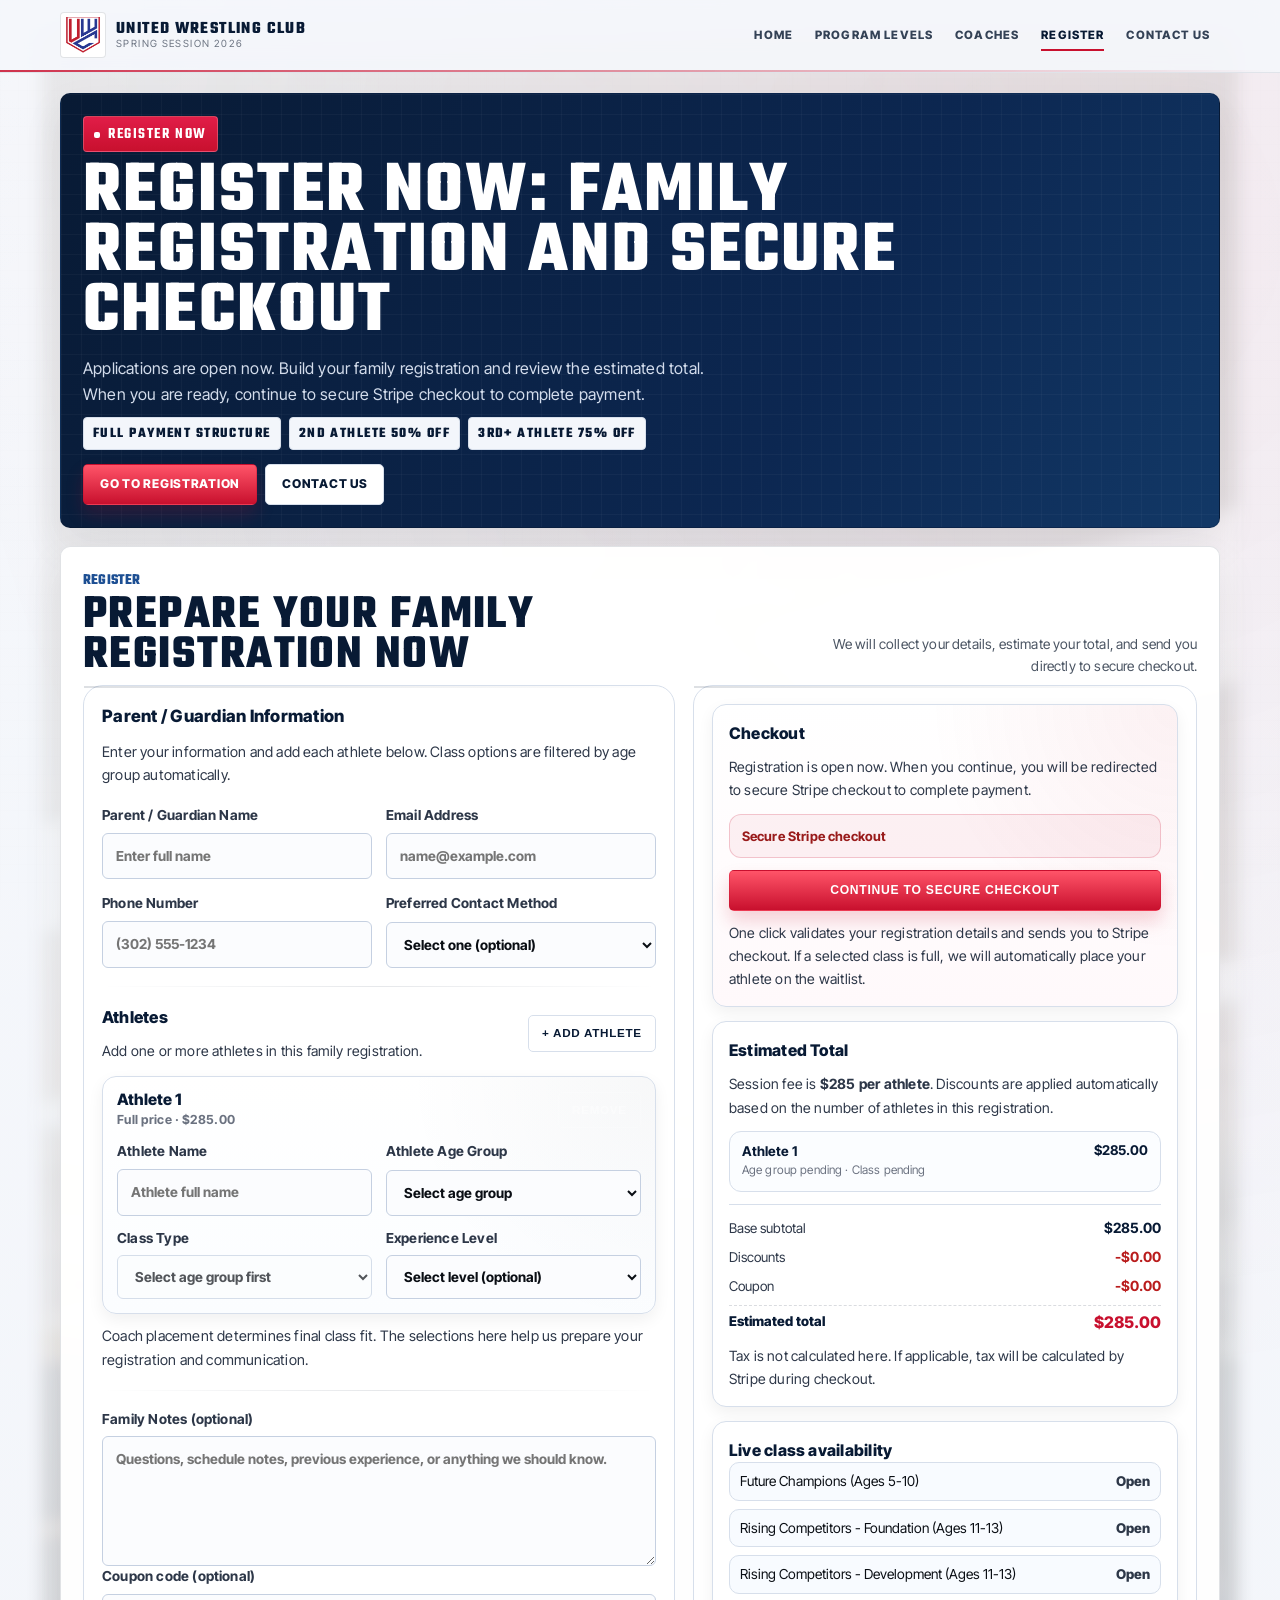
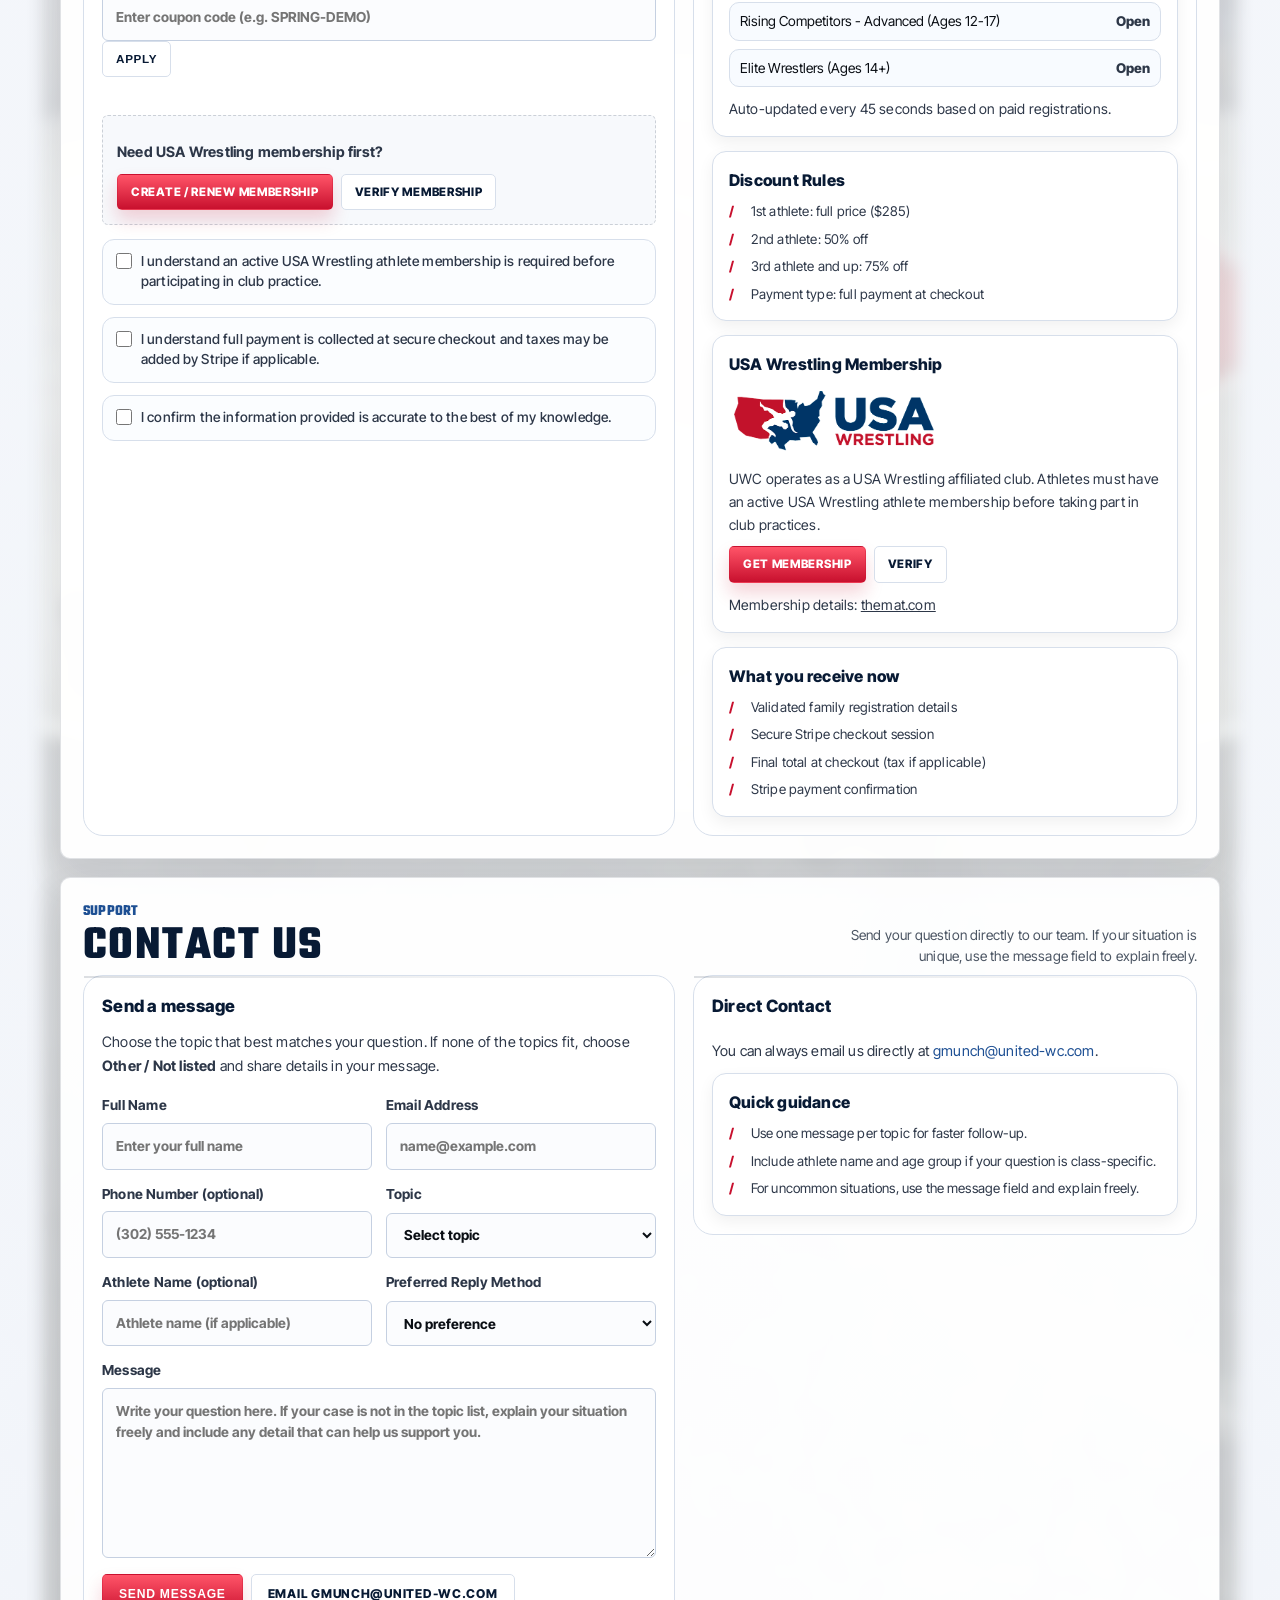
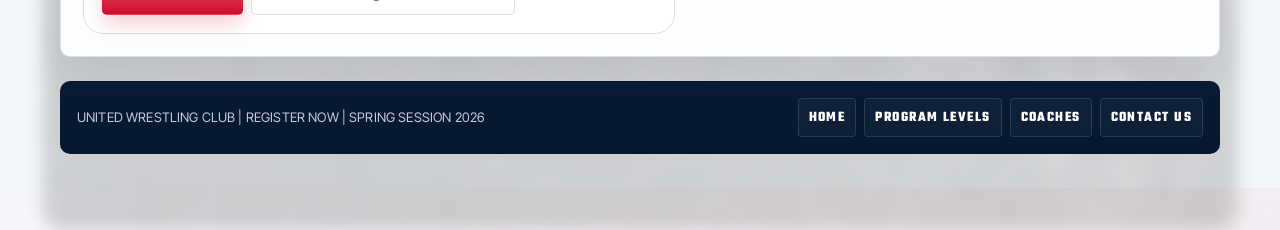
==== contact.html @ edf340b3 "Update advanced rising competitors age range to 12-17" ====
<!DOCTYPE html>
<html lang="en">
<head>
  <meta charset="UTF-8" />
  <meta name="viewport" content="width=device-width, initial-scale=1.0" />
  <title>Register | United Wrestling Club</title>
  <meta
    name="description"
    content="Register now for United Wrestling Club Spring Session 2026. Build your family registration, estimate totals for multiple athletes, and continue to secure Stripe checkout."
  />
  <link rel="preconnect" href="https://fonts.googleapis.com" />
  <link rel="preconnect" href="https://fonts.gstatic.com" crossorigin />
  <link
    href="https://fonts.googleapis.com/css2?family=Inter+Tight:wght@400;500;600;700;800&amp;family=Teko:wght@500;600;700&amp;display=swap"
    rel="stylesheet"
  />
  <link rel="icon" type="image/png" sizes="32x32" href="/assets/favicon-32.png?v=2" />
  <link rel="icon" type="image/png" sizes="16x16" href="/assets/favicon-16.png?v=2" />
  <link rel="shortcut icon" href="/favicon.png?v=2" />
  <link rel="apple-touch-icon" sizes="180x180" href="/apple-touch-icon.png?v=2" />
  <link rel="stylesheet" href="styles.css?v=usa-red-30" />
</head>
<body class="register-page">
  <header class="site-header">
    <div class="container nav-shell">
      <a class="brand" href="index.html" aria-label="United Wrestling Club home">
        <span class="brand-mark">
          <img src="assets/uwc-mark.png" alt="" aria-hidden="true" />
        </span>
        <span class="brand-copy">
          <strong>United Wrestling Club</strong>
          <span>Spring Session 2026</span>
        </span>
      </a>

      <nav class="site-nav" aria-label="Primary navigation">
        <a class="nav-link" href="index.html">HOME</a>
        <a class="nav-link" href="program.html">PROGRAM LEVELS</a>
        <a class="nav-link" href="team.html">COACHES</a>
        <a class="nav-link is-active" href="contact.html" aria-current="page">REGISTER</a>
        <a class="nav-link" href="contact.html#contact-us">CONTACT US</a>
      </nav>
    </div>
  </header>

  <main class="container page-shell">
    <section class="page-hero" aria-labelledby="registration-title">
      <span class="pill">Register Now</span>
      <h1 id="registration-title">Register now: family registration and secure checkout</h1>
      <p>
        Applications are open now. Build your family registration and review the estimated total.
        When you are ready, continue to secure Stripe checkout to complete payment.
      </p>
      <div class="badge-line">
        <span class="badge-soft">Full payment structure</span>
        <span class="badge-soft">2nd athlete 50% off</span>
        <span class="badge-soft">3rd+ athlete 75% off</span>
      </div>
      <div class="hero-actions register-hero-actions">
        <a class="btn btn-md btn-primary" href="#register">Go to Registration</a>
        <a class="btn btn-md btn-secondary" href="#contact-us">Contact Us</a>
      </div>
    </section>

    <section class="section" id="register" aria-labelledby="register-title">
      <div class="section-head">
        <div>
          <p class="section-kicker">Register</p>
          <h2 class="section-title" id="register-title">Prepare your family registration now</h2>
        </div>
        <p class="section-note">
          We will collect your details, estimate your total, and send you directly to secure checkout.
        </p>
      </div>

      <form id="family-registration-form" class="form-shell" action="create_checkout_session.php" method="post">
        <section class="form-card" aria-labelledby="family-form-title">
          <h3 id="family-form-title">Parent / Guardian Information</h3>
          <p>
            Enter your information and add each athlete below. Class options are filtered by age group automatically.
          </p>

          <div class="form-grid">
            <input type="text" name="website" tabindex="-1" autocomplete="off" class="honeypot-field" aria-hidden="true" />
            <input type="hidden" name="submission_source" value="stripe-checkout-registration" />
            <input type="hidden" name="athlete_count" id="athlete-count-input" value="1" />
            <input type="hidden" name="estimated_subtotal" id="estimated-subtotal-input" value="0" />
            <input type="hidden" name="estimated_discount_total" id="estimated-discount-input" value="0" />
            <input type="hidden" name="estimated_total" id="estimated-total-input" value="0" />
            <input type="hidden" name="pricing_snapshot_json" id="pricing-snapshot-input" value="" />

            <div class="field-row">
              <label>
                Parent / Guardian Name
                <input type="text" name="guardian_name" placeholder="Enter full name" required />
              </label>
              <label>
                Email Address
                <input type="email" name="email" placeholder="name@example.com" required />
              </label>
            </div>

            <div class="field-row">
              <label>
                Phone Number
                <input type="tel" name="phone" placeholder="(302) 555-1234" />
              </label>
              <label>
                Preferred Contact Method
                <select name="preferred_contact_method">
                  <option value="">Select one (optional)</option>
                  <option value="email">Email</option>
                  <option value="phone">Phone Call</option>
                  <option value="text">Text Message</option>
                </select>
              </label>
            </div>
          </div>

          <div class="divider"></div>

          <div class="section-mini-head">
            <div>
              <h3>Athletes</h3>
              <p>Add one or more athletes in this family registration.</p>
            </div>
            <button type="button" class="btn btn-sm btn-secondary btn-inline" id="add-athlete-btn">+ Add athlete</button>
          </div>

          <div id="athlete-list" class="athlete-list" aria-live="polite"></div>

          <p class="micro">
            Coach placement determines final class fit. The selections here help us prepare your registration and communication.
          </p>

          <div class="divider"></div>

          <label>
            Family Notes (optional)
            <textarea name="notes" placeholder="Questions, schedule notes, previous experience, or anything we should know."></textarea>
          </label>

          <label class="coupon-entry">
            Coupon code (optional)
            <div class="coupon-row">
              <input type="text" id="coupon-code-input" placeholder="Enter coupon code (e.g. SPRING-DEMO)" autocomplete="off" />
              <input type="hidden" id="coupon-code-hidden" name="coupon_code" value="" />
              <button type="button" id="apply-coupon-btn" class="btn btn-sm btn-secondary">Apply</button>
            </div>
            <div id="coupon-feedback" class="micro"></div>
          </label>

          <div class="callout" style="margin-top:10px;">
            <p><strong>Need USA Wrestling membership first?</strong></p>
            <div class="hero-actions" style="margin-top:10px;">
              <a class="btn btn-sm btn-primary" href="https://www.usawmembership.com/login" target="_blank" rel="noopener noreferrer">Create / Renew Membership</a>
              <a class="btn btn-sm btn-secondary" href="https://www.usawmembership.com/verify_membership" target="_blank" rel="noopener noreferrer">Verify Membership</a>
            </div>
          </div>

          <div class="checkbox-stack" role="group" aria-label="Required confirmations">
            <label class="checkbox-row">
              <input type="checkbox" name="confirm_usaw_membership" value="yes" required />
              <span>I understand an active USA Wrestling athlete membership is required before participating in club practice.</span>
            </label>
            <label class="checkbox-row">
              <input type="checkbox" name="confirm_enrollment_closed" value="yes" required />
              <span>I understand full payment is collected at secure checkout and taxes may be added by Stripe if applicable.</span>
            </label>
            <label class="checkbox-row">
              <input type="checkbox" name="confirm_info_accurate" value="yes" required />
              <span>I confirm the information provided is accurate to the best of my knowledge.</span>
            </label>
          </div>
        </section>

        <aside class="info-card prereg-sidebar" aria-label="Payment preview and next step">
          <div class="payment-preview-card">
            <h3>Checkout</h3>
            <p>
              Registration is open now. When you continue, you will be redirected to secure Stripe checkout to complete payment.
            </p>
              <div class="payment-lock-banner">
                Secure Stripe checkout
              </div>
            <button type="submit" class="btn btn-md btn-primary" id="join-priority-btn">
              Continue to Secure Checkout
            </button>
            <p class="micro">
              One click validates your registration details and sends you to Stripe checkout.
              If a selected class is full, we will automatically place your athlete on the waitlist.
            </p>
          </div>

          <div class="estimate-card" aria-live="polite">
            <h3>Estimated Total</h3>
            <p>
              Session fee is <strong>$285 per athlete</strong>. Discounts are applied automatically based on the number of athletes in this registration.
            </p>

            <div class="estimate-breakdown" id="estimate-breakdown"></div>

            <div class="estimate-totals">
              <div class="estimate-line">
                <span>Base subtotal</span>
                <strong id="estimate-subtotal">$0.00</strong>
              </div>
              <div class="estimate-line estimate-line-discount">
                <span>Discounts</span>
                <strong id="estimate-discount">-$0.00</strong>
              </div>
              <div class="estimate-line estimate-line-coupon" id="estimate-coupon-line" hidden>
                <span>Coupon</span>
                <strong id="estimate-coupon">-$0.00</strong>
              </div>
              <div class="estimate-line estimate-line-total">
                <span>Estimated total</span>
                <strong id="estimate-total">$0.00</strong>
              </div>
            </div>

            <p class="micro">
              Tax is not calculated here. If applicable, tax will be calculated by Stripe during checkout.
            </p>
          </div>

          <div class="info-card-subsection spots-live-card">
            <h3>Live class availability</h3>
            <ul class="spots-live-list">
              <li><span>Future Champions (Ages 5-10)</span><strong data-live-spots="future-champions">Open</strong></li>
              <li><span>Rising Competitors - Foundation (Ages 11-13)</span><strong data-live-spots="foundation">Open</strong></li>
              <li><span>Rising Competitors - Development (Ages 11-13)</span><strong data-live-spots="development">Open</strong></li>
              <li><span>Rising Competitors - Advanced (Ages 12-17)</span><strong data-live-spots="advanced-11-13">Open</strong></li>
              <li><span>Elite Wrestlers (Ages 14+)</span><strong data-live-spots="elite-competition-team">Open</strong></li>
            </ul>
            <p class="micro">Auto-updated every 45 seconds based on paid registrations.</p>
          </div>

          <div class="info-card-subsection">
            <h3>Discount Rules</h3>
            <ul class="check-list compact-check-list">
              <li>1st athlete: full price ($285)</li>
              <li>2nd athlete: 50% off</li>
              <li>3rd athlete and up: 75% off</li>
              <li>Payment type: full payment at checkout</li>
            </ul>
          </div>

          <div class="info-card-subsection usa-sidebar-section">
            <h3>USA Wrestling Membership</h3>
            <img class="usa-sidebar-logo" src="assets/usa-wrestling-logo.png" alt="USA Wrestling logo" />
            <p>
              UWC operates as a USA Wrestling affiliated club. Athletes must have an active USA Wrestling
              athlete membership before taking part in club practices.
            </p>
            <div class="hero-actions" style="margin-top:10px;">
              <a class="btn btn-sm btn-primary" href="https://www.usawmembership.com/login" target="_blank" rel="noopener noreferrer">Get Membership</a>
              <a class="btn btn-sm btn-secondary" href="https://www.usawmembership.com/verify_membership" target="_blank" rel="noopener noreferrer">Verify</a>
            </div>
            <p class="micro" style="margin-top:10px;">
              Membership details: <a href="https://www.themat.com/membership/membership-levels" target="_blank" rel="noopener noreferrer">themat.com</a>
            </p>
          </div>

          <div class="info-card-subsection">
            <h3>What you receive now</h3>
            <ul class="check-list compact-check-list">
              <li>Validated family registration details</li>
              <li>Secure Stripe checkout session</li>
              <li>Final total at checkout (tax if applicable)</li>
              <li>Stripe payment confirmation</li>
            </ul>
          </div>
        </aside>
      </form>
    </section>

    <section class="section" id="contact-us" aria-labelledby="contact-us-title">
      <div class="section-head">
        <div>
          <p class="section-kicker">Support</p>
          <h2 class="section-title" id="contact-us-title">Contact Us</h2>
        </div>
        <p class="section-note">
          Send your question directly to our team. If your situation is unique, use the message field to explain freely.
        </p>
      </div>

      <form id="contact-support-form" class="form-shell contact-support-shell" action="submit_contact_message.php" method="post">
        <section class="form-card contact-support-card" aria-labelledby="contact-support-form-title">
          <h3 id="contact-support-form-title">Send a message</h3>
          <p>
            Choose the topic that best matches your question. If none of the topics fit, choose
            <strong>Other / Not listed</strong> and share details in your message.
          </p>

          <div class="form-grid">
            <input type="text" name="website" tabindex="-1" autocomplete="off" class="honeypot-field" aria-hidden="true" />
            <input type="hidden" name="submission_source" value="contact-support-form" />

            <div class="field-row">
              <label>
                Full Name
                <input type="text" name="contact_name" placeholder="Enter your full name" required />
              </label>
              <label>
                Email Address
                <input type="email" name="contact_email" placeholder="name@example.com" required />
              </label>
            </div>

            <div class="field-row">
              <label>
                Phone Number (optional)
                <input type="tel" name="contact_phone" placeholder="(302) 555-1234" />
              </label>
              <label>
                Topic
                <select name="contact_topic" required>
                  <option value="">Select topic</option>
                  <option value="registration">Registration and enrollment</option>
                  <option value="program-levels">Program levels and placement</option>
                  <option value="schedule-location">Schedule, location, parking, and entry</option>
                  <option value="payment-billing">Payment and billing</option>
                  <option value="usaw-membership">USA Wrestling membership</option>
                  <option value="private-lessons">Private lessons</option>
                  <option value="general">General question</option>
                  <option value="other">Other / Not listed</option>
                </select>
              </label>
            </div>

            <div class="field-row">
              <label>
                Athlete Name (optional)
                <input type="text" name="athlete_name" placeholder="Athlete name (if applicable)" />
              </label>
              <label>
                Preferred Reply Method
                <select name="preferred_reply_method">
                  <option value="">No preference</option>
                  <option value="email">Email</option>
                  <option value="phone">Phone call</option>
                  <option value="text">Text message</option>
                </select>
              </label>
            </div>

            <label>
              Message
              <textarea
                name="contact_message"
                minlength="10"
                placeholder="Write your question here. If your case is not in the topic list, explain your situation freely and include any detail that can help us support you."
                required
              ></textarea>
            </label>
          </div>

          <div class="hero-actions">
            <button type="submit" class="btn btn-md btn-primary" id="contact-submit-btn">Send Message</button>
            <a class="btn btn-md btn-secondary" href="mailto:gmunch@united-wc.com">Email gmunch@united-wc.com</a>
          </div>
        </section>

        <aside class="info-card contact-support-info" aria-label="Contact details">
          <h3>Direct Contact</h3>
          <p>
            You can always email us directly at <a href="mailto:gmunch@united-wc.com">gmunch@united-wc.com</a>.
          </p>
          <div class="info-card-subsection">
            <h3>Quick guidance</h3>
            <ul class="check-list compact-check-list">
              <li>Use one message per topic for faster follow-up.</li>
              <li>Include athlete name and age group if your question is class-specific.</li>
              <li>For uncommon situations, use the message field and explain freely.</li>
            </ul>
          </div>
        </aside>
      </form>
    </section>

    <footer class="site-footer">
      <div class="footer-grid">
        <div class="footer-copy">
          United Wrestling Club | Register Now | Spring Session 2026
        </div>
        <div class="footer-links" aria-label="Footer links">
          <a href="index.html">HOME</a>
          <a href="program.html">PROGRAM LEVELS</a>
          <a href="team.html">COACHES</a>
          <a href="contact.html#contact-us">CONTACT US</a>
        </div>
      </div>
    </footer>
  </main>

    <script>
    (function () {
      var BASE_PRICE = 285;
      var AGE_LABELS = {
        "5-10": "Ages 5-10",
        "11-13": "Ages 11-13",
        "14-plus": "Ages 14+"
      };
      var CLASS_OPTIONS_BY_AGE = {
        "5-10": [
          { value: "future-champions", label: "Future Champions (Ages 5-10)" }
        ],
        "11-13": [
          { value: "foundation", label: "Rising Competitors - Foundation (Ages 11-13)" },
          { value: "development", label: "Rising Competitors - Development (Ages 11-13)" },
          { value: "advanced-11-13", label: "Rising Competitors - Advanced (Ages 12-17)" }
        ],
        "14-plus": [
          { value: "elite-competition-team", label: "Elite Wrestlers (Ages 14+)" }
        ]
      };
      var EXPERIENCE_OPTIONS = [
        { value: "", label: "Select level (optional)" },
        { value: "new", label: "New to wrestling" },
        { value: "developing", label: "Some experience" },
        { value: "experienced", label: "Experienced" },
        { value: "competition", label: "Competition-focused" }
      ];
      var LIVE_SPOTS_POLL_MS = 45000;
      var liveSpotsByClass = {};

      var form = document.getElementById("family-registration-form");
      var formCard = document.querySelector(".form-card");
      var athleteList = document.getElementById("athlete-list");
      var addAthleteBtn = document.getElementById("add-athlete-btn");
      var joinPriorityBtn = document.getElementById("join-priority-btn");
      var couponInput = document.getElementById("coupon-code-input");
      var couponHiddenInput = document.getElementById("coupon-code-hidden");
      var applyCouponBtn = document.getElementById("apply-coupon-btn");
      var couponFeedback = document.getElementById("coupon-feedback");
      var estimateCouponLine = document.getElementById("estimate-coupon-line");
      var estimateCouponEl = document.getElementById("estimate-coupon");
      var couponState = {
        applied: false,
        appliedCode: "",
        discountAmount: 0,
        applying: false
      };
      var couponApplyDefaultLabel = applyCouponBtn ? applyCouponBtn.textContent : "Apply";
      if (!form || !athleteList) return;

      insertStatusBanner();

      addAthleteCard();
      syncAthleteCards();
      syncEstimate();
      fetchClassAvailability();
      setInterval(fetchClassAvailability, LIVE_SPOTS_POLL_MS);

      addAthleteBtn.addEventListener("click", function () {
        addAthleteCard();
        syncAthleteCards();
        syncEstimate();
      });

      if (applyCouponBtn) {
        applyCouponBtn.addEventListener('click', function () {
          handleApplyCoupon();
        });
      }

      if (couponInput) {
        couponInput.addEventListener('keydown', function (event) {
          if (event.key === "Enter") {
            event.preventDefault();
            handleApplyCoupon();
          }
        });

        couponInput.addEventListener('input', function () {
          var currentCode = (couponInput.value || "").trim();
          if (currentCode === "") {
            clearAppliedCoupon();
            setCouponFeedback("");
            syncEstimate();
            return;
          }

          if (couponState.applied && !sameCouponCode(currentCode, couponState.appliedCode)) {
            clearAppliedCoupon();
            setCouponFeedback("Coupon changed. Press Apply to validate.", "pending");
            syncEstimate();
          }
        });
      }

      athleteList.addEventListener("click", function (event) {
        var button = event.target.closest("[data-remove-athlete]");
        if (!button) return;

        var cards = athleteList.querySelectorAll(".athlete-card");
        if (cards.length <= 1) return;

        var card = button.closest(".athlete-card");
        if (card) {
          card.remove();
          syncAthleteCards();
          syncEstimate();
        }
      });

      athleteList.addEventListener("change", function (event) {
        var target = event.target;
        if (target && target.matches("[data-athlete-age-group]")) {
          var card = target.closest(".athlete-card");
          updateClassOptions(card, true);
        }
        syncEstimate();
      });

      athleteList.addEventListener("input", function () {
        syncEstimate();
      });

      form.addEventListener("submit", function (event) {
        syncEstimate();
        if (couponState.applying) {
          event.preventDefault();
          setCouponFeedback("Please wait while we validate your coupon.", "pending");
          return;
        }

        if (couponInput && (couponInput.value || "").trim() !== "" && !couponState.applied) {
          event.preventDefault();
          setCouponFeedback("Press Apply to validate your coupon before checkout.", "error");
          couponInput.focus();
          return;
        }

        if (joinPriorityBtn) {
          joinPriorityBtn.disabled = true;
          joinPriorityBtn.textContent = "Redirecting to Secure Checkout...";
        }
      });

      function sameCouponCode(left, right) {
        return String(left || "").trim().toLowerCase() === String(right || "").trim().toLowerCase();
      }

      function setCouponApplying(isApplying) {
        couponState.applying = !!isApplying;
        if (!applyCouponBtn) return;
        applyCouponBtn.disabled = couponState.applying;
        applyCouponBtn.textContent = couponState.applying ? "Applying..." : couponApplyDefaultLabel;
      }

      function setCouponFeedback(message, tone) {
        if (!couponFeedback) return;
        couponFeedback.textContent = message || "";
        couponFeedback.classList.remove("is-success", "is-error", "is-pending");
        if (!message) return;
        if (tone === "success") {
          couponFeedback.classList.add("is-success");
        } else if (tone === "error") {
          couponFeedback.classList.add("is-error");
        } else if (tone === "pending") {
          couponFeedback.classList.add("is-pending");
        }
      }

      function clearAppliedCoupon() {
        couponState.applied = false;
        couponState.appliedCode = "";
        couponState.discountAmount = 0;
        if (couponHiddenInput) {
          couponHiddenInput.value = "";
        }
      }

      function handleApplyCoupon() {
        if (!couponInput) return;

        var couponCode = (couponInput.value || "").trim();
        if (couponCode === "") {
          clearAppliedCoupon();
          setCouponFeedback("Enter a coupon code before pressing Apply.", "error");
          syncEstimate();
          return;
        }

        var cards = Array.prototype.slice.call(athleteList.querySelectorAll(".athlete-card"));
        var preCouponTotal = 0;
        cards.forEach(function (_card, index) {
          preCouponTotal += getPricingForPosition(index + 1).total;
        });
        preCouponTotal = roundMoney(preCouponTotal);

        setCouponApplying(true);
        setCouponFeedback("Validating coupon...", "pending");

        var payload = new URLSearchParams();
        payload.set("coupon_code", couponCode);
        payload.set("estimated_total_pre_coupon", preCouponTotal.toFixed(2));

        fetch("validate_coupon.php", {
          method: "POST",
          cache: "no-store",
          headers: {
            "Content-Type": "application/x-www-form-urlencoded; charset=UTF-8",
            "Accept": "application/json"
          },
          body: payload.toString()
        })
          .then(function (response) {
            return response.json().catch(function () { return null; }).then(function (data) {
              return { response: response, data: data };
            });
          })
          .then(function (result) {
            if (!result.data || result.data.ok !== true) {
              throw new Error((result.data && result.data.message) ? result.data.message : "Coupon validation failed.");
            }

            if (result.data.valid) {
              var rawDiscount = Number(result.data.discount_amount);
              var discountAmount = Number.isFinite(rawDiscount) ? Math.max(0, rawDiscount) : 0;
              couponState.applied = true;
              couponState.appliedCode = couponCode;
              couponState.discountAmount = roundMoney(discountAmount);
              if (couponHiddenInput) {
                couponHiddenInput.value = couponCode;
              }
              setCouponFeedback(result.data.message || "Coupon applied successfully.", "success");
            } else {
              clearAppliedCoupon();
              setCouponFeedback(result.data.message || "Coupon not recognized.", "error");
            }

            syncEstimate();
          })
          .catch(function (error) {
            clearAppliedCoupon();
            setCouponFeedback(error && error.message ? error.message : "Could not validate coupon. Please try again.", "error");
            syncEstimate();
          })
          .finally(function () {
            setCouponApplying(false);
          });
      }

      function insertStatusBanner() {
        var urlParams = new URLSearchParams(window.location.search);
        var status = urlParams.get("status");
        var msg = urlParams.get("msg");
        if (!formCard || !status) return;

        var notice = document.createElement("div");
        notice.className = "form-status-banner";

        if (status === "success") {
          notice.classList.add("is-success");
          notice.innerHTML = "<strong>Thank you.</strong> Your registration was received successfully.";
        } else if (status === "waitlist") {
          notice.classList.add("is-warning");
          notice.innerHTML = "<strong>Class currently full.</strong> " + (msg || "Your athlete has been added to the waitlist. We will contact you when a spot opens.");
        } else if (status === "partial") {
          notice.classList.add("is-warning");
          notice.innerHTML = "<strong>Submitted.</strong> Your registration was received, but part of the confirmation process could not be completed.";
        } else {
          notice.classList.add("is-error");
          notice.innerHTML = "<strong>We could not submit the form.</strong> " + (msg || "Please try again.");
        }

        var insertBeforeNode = formCard.querySelector(".form-grid");
        if (insertBeforeNode) {
          formCard.insertBefore(notice, insertBeforeNode);
        } else {
          formCard.appendChild(notice);
        }
      }

      function addAthleteCard() {
        var card = document.createElement("section");
        card.className = "athlete-card";
        card.innerHTML = [
          '<div class="athlete-card-head">',
          '  <div>',
          '    <div class="athlete-card-title">Athlete</div>',
          '    <div class="athlete-card-price"></div>',
          '  </div>',
          '  <button type="button" class="btn btn-sm btn-ghost btn-inline athlete-remove-btn" data-remove-athlete>Remove</button>',
          '</div>',
          '<div class="athlete-card-body">',
          '  <div class="field-row athlete-field-row">',
          '    <label> Athlete Name <input type="text" name="athlete_name[]" placeholder="Athlete full name" required /> </label>',
          '    <label> Athlete Age Group <select name="athlete_age_group[]" data-athlete-age-group required>',
          '      <option value="">Select age group</option>',
          '      <option value="5-10">Ages 5-10</option>',
          '      <option value="11-13">Ages 11-13</option>',
          '      <option value="14-plus">Ages 14+</option>',
          '    </select> </label>',
          '  </div>',
          '  <div class="field-row athlete-field-row">',
          '    <label> Class Type <select name="class_interest[]" data-athlete-class disabled required>',
          '      <option value="">Select age group first</option>',
          '    </select> </label>',
          '    <label> Experience Level <select name="athlete_experience[]" data-athlete-experience></select> </label>',
          '  </div>',
          '</div>'
        ].join("");

        var experienceSelect = card.querySelector("[data-athlete-experience]");
        EXPERIENCE_OPTIONS.forEach(function (item) {
          var option = document.createElement("option");
          option.value = item.value;
          option.textContent = item.label;
          experienceSelect.appendChild(option);
        });

        athleteList.appendChild(card);
      }

      function syncAthleteCards() {
        var cards = athleteList.querySelectorAll(".athlete-card");
        cards.forEach(function (card, index) {
          var position = index + 1;
          var title = card.querySelector(".athlete-card-title");
          var price = card.querySelector(".athlete-card-price");
          var removeBtn = card.querySelector("[data-remove-athlete]");
          var pricing = getPricingForPosition(position);

          if (title) {
            title.textContent = "Athlete " + position;
          }
          if (price) {
            price.textContent = pricing.label;
          }
          if (removeBtn) {
            removeBtn.disabled = cards.length === 1;
          }
        });

        var athleteCountInput = document.getElementById("athlete-count-input");
        if (athleteCountInput) {
          athleteCountInput.value = String(cards.length);
        }
      }

      function getPricingForPosition(position) {
        var discountRate = 0;
        if (position === 2) {
          discountRate = 0.5;
        } else if (position >= 3) {
          discountRate = 0.75;
        }

        var discountAmount = BASE_PRICE * discountRate;
        var total = BASE_PRICE - discountAmount;
        var label;
        if (position === 1) {
          label = "Full price · " + formatCurrency(total);
        } else if (position === 2) {
          label = "50% off · " + formatCurrency(total);
        } else {
          label = "75% off · " + formatCurrency(total);
        }

        return {
          base: BASE_PRICE,
          discountRate: discountRate,
          discountAmount: discountAmount,
          total: total,
          label: label
        };
      }

      function updateClassOptions(card, preserveValue) {
        if (!card) return;
        var ageSelect = card.querySelector("[data-athlete-age-group]");
        var classSelect = card.querySelector("[data-athlete-class]");
        if (!ageSelect || !classSelect) return;

        var previousValue = preserveValue ? classSelect.value : "";
        var ageValue = ageSelect.value;
        var options = CLASS_OPTIONS_BY_AGE[ageValue] || [];

        classSelect.innerHTML = "";

        if (!ageValue || options.length === 0) {
          classSelect.disabled = true;
          appendOption(classSelect, "", "Select age group first");
          return;
        }

        classSelect.disabled = false;

        if (options.length > 1) {
          appendOption(classSelect, "", "Select class type");
        }

        options.forEach(function (item) {
          appendOption(classSelect, item.value, buildClassOptionLabel(item.value, item.label));
        });

        if (previousValue && options.some(function (item) { return item.value === previousValue; })) {
          classSelect.value = previousValue;
        } else if (options.length === 1) {
          classSelect.value = options[0].value;
        } else {
          classSelect.value = "";
        }
      }

      function appendOption(select, value, label) {
        var option = document.createElement("option");
        option.value = value;
        option.textContent = label;
        select.appendChild(option);
      }

      function buildClassOptionLabel(classKey, baseLabel) {
        var classData = liveSpotsByClass[classKey];
        if (!classData) {
          return baseLabel;
        }
        var spotsLeft = Number(classData.spots_left);
        if (!Number.isFinite(spotsLeft)) {
          return baseLabel;
        }
        if (spotsLeft <= 0) {
          return baseLabel + " • FULL (Waitlist)";
        }
        if (spotsLeft <= 5) {
          return baseLabel + " • ONLY " + spotsLeft + " LEFT";
        }
        return baseLabel;
      }

      function getPreviewEliteSpots() {
        try {
          var params = new URLSearchParams(window.location.search);
          var raw = params.get("preview_elite_spots");
          if (raw === null || raw === "") return null;
          var value = Number(raw);
          if (!Number.isFinite(value)) return null;
          return Math.max(0, Math.floor(value));
        } catch (_error) {
          return null;
        }
      }

      function applyPreviewOverrides(classes) {
        var previewEliteSpots = getPreviewEliteSpots();
        if (previewEliteSpots === null || !classes || !classes["elite-competition-team"]) {
          return classes;
        }

        var cloned = Object.assign({}, classes);
        var eliteClass = Object.assign({}, cloned["elite-competition-team"]);
        eliteClass.spots_left = previewEliteSpots;
        eliteClass.is_full = previewEliteSpots <= 0;
        cloned["elite-competition-team"] = eliteClass;
        return cloned;
      }

      function fetchClassAvailability() {
        fetch("class-spots.php?ts=" + Date.now(), { cache: "no-store" })
          .then(function (res) { return res.json(); })
          .then(function (payload) {
            if (!payload || !payload.classes) return;
            liveSpotsByClass = applyPreviewOverrides(payload.classes);
            renderLiveAvailability();
            var cards = athleteList.querySelectorAll(".athlete-card");
            cards.forEach(function (card) {
              updateClassOptions(card, true);
            });
          })
          .catch(function () {
            // Keep last known values on transient network issues.
          });
      }

      function renderLiveAvailability() {
        var nodes = document.querySelectorAll("[data-live-spots]");
        nodes.forEach(function (node) {
          var classKey = node.getAttribute("data-live-spots");
          var classData = liveSpotsByClass[classKey];
          if (!classData) return;

          var spotsLeft = Number(classData.spots_left);
          if (!Number.isFinite(spotsLeft)) return;

          node.classList.remove("is-full", "is-low");
          if (spotsLeft <= 0) {
            node.textContent = "FULL (Waitlist)";
            node.classList.add("is-full");
          } else if (spotsLeft <= 5) {
            node.textContent = "Only " + String(spotsLeft) + " left";
            node.classList.add("is-low");
          } else {
            node.textContent = "Open";
          }
        });
      }

      function syncEstimate() {
        var cards = Array.prototype.slice.call(athleteList.querySelectorAll(".athlete-card"));
        var breakdownContainer = document.getElementById("estimate-breakdown");
        var subtotalEl = document.getElementById("estimate-subtotal");
        var discountEl = document.getElementById("estimate-discount");
        var totalEl = document.getElementById("estimate-total");

        var subtotal = 0;
        var totalDiscount = 0;
        var finalTotal = 0;
        var pricingSnapshot = [];

        if (breakdownContainer) {
          breakdownContainer.innerHTML = "";
        }

        cards.forEach(function (card, index) {
          var position = index + 1;
          var pricing = getPricingForPosition(position);
          var athleteNameInput = card.querySelector('input[name="athlete_name[]"]');
          var ageSelect = card.querySelector("[data-athlete-age-group]");
          var classSelect = card.querySelector("[data-athlete-class]");

          subtotal += pricing.base;
          totalDiscount += pricing.discountAmount;
          finalTotal += pricing.total;

          var athleteName = athleteNameInput && athleteNameInput.value.trim() ? athleteNameInput.value.trim() : "Athlete " + position;
          var ageLabel = ageSelect && ageSelect.value ? (AGE_LABELS[ageSelect.value] || ageSelect.value) : "Age group pending";
          var classLabel = classSelect && classSelect.value ? classSelect.options[classSelect.selectedIndex].text : "Class pending";

          pricingSnapshot.push({
            athlete_index: position,
            athlete_name: athleteName,
            age_group: ageLabel,
            class_type: classLabel,
            base_price: roundMoney(pricing.base),
            discount_rate: pricing.discountRate,
            discount_amount: roundMoney(pricing.discountAmount),
            line_total: roundMoney(pricing.total)
          });

          if (breakdownContainer) {
            var row = document.createElement("div");
            row.className = "estimate-breakdown-row";

            var left = document.createElement("div");
            left.className = "estimate-breakdown-copy";
            left.innerHTML = "<strong>" + escapeHtml(athleteName) + "</strong><span>" + escapeHtml(ageLabel) + " · " + escapeHtml(classLabel) + "</span>";

            var right = document.createElement("div");
            right.className = "estimate-breakdown-price";
            right.innerHTML = pricing.discountAmount > 0
              ? "<strong>" + formatCurrency(pricing.total) + "</strong><span>-" + formatCurrency(pricing.discountAmount) + "</span>"
              : "<strong>" + formatCurrency(pricing.total) + "</strong>";

            row.appendChild(left);
            row.appendChild(right);
            breakdownContainer.appendChild(row);
          }
        });

        var couponDiscount = 0;
        if (couponState.applied) {
          couponDiscount = roundMoney(Math.min(couponState.discountAmount, finalTotal));
          finalTotal = roundMoney(finalTotal - couponDiscount);
        }

        var displayedDiscount = totalDiscount + couponDiscount;
        if (subtotalEl) subtotalEl.textContent = formatCurrency(subtotal);
        if (discountEl) discountEl.textContent = "-" + formatCurrency(displayedDiscount);
        if (totalEl) totalEl.textContent = formatCurrency(finalTotal);
        if (estimateCouponLine && estimateCouponEl) {
          if (couponDiscount > 0) {
            estimateCouponLine.hidden = false;
            estimateCouponEl.textContent = "-" + formatCurrency(couponDiscount);
          } else {
            estimateCouponLine.hidden = true;
            estimateCouponEl.textContent = "-$0.00";
          }
        }

        var subtotalInput = document.getElementById("estimated-subtotal-input");
        var discountInput = document.getElementById("estimated-discount-input");
        var totalInput = document.getElementById("estimated-total-input");
        var snapshotInput = document.getElementById("pricing-snapshot-input");
        var countInput = document.getElementById("athlete-count-input");

        if (subtotalInput) subtotalInput.value = roundMoney(subtotal).toFixed(2);
        if (discountInput) discountInput.value = roundMoney(displayedDiscount).toFixed(2);
        if (totalInput) totalInput.value = roundMoney(finalTotal).toFixed(2);
        if (snapshotInput) snapshotInput.value = JSON.stringify(pricingSnapshot);
        if (countInput) countInput.value = String(cards.length);
      }

      function roundMoney(value) {
        return Math.round(value * 100) / 100;
      }

      function formatCurrency(value) {
        return new Intl.NumberFormat("en-US", {
          style: "currency",
          currency: "USD",
          minimumFractionDigits: 2,
          maximumFractionDigits: 2
        }).format(value || 0);
      }

      function escapeHtml(value) {
        return String(value)
          .replace(/&/g, "&amp;")
          .replace(/</g, "&lt;")
          .replace(/>/g, "&gt;")
          .replace(/\"/g, "&quot;")
          .replace(/'/g, "&#39;");
      }
    })();
  </script>

  <script>
    (function () {
      var contactForm = document.getElementById("contact-support-form");
      if (!contactForm) return;

      var submitBtn = document.getElementById("contact-submit-btn");
      var contactCard = contactForm.querySelector(".contact-support-card");

      insertContactStatusBanner();

      contactForm.addEventListener("submit", function () {
        if (!submitBtn) return;
        submitBtn.disabled = true;
        submitBtn.textContent = "Sending...";
      });

      function insertContactStatusBanner() {
        var urlParams = new URLSearchParams(window.location.search);
        var status = urlParams.get("contact_status");
        var msg = urlParams.get("contact_msg");
        if (!status || !contactCard) return;

        var banner = document.createElement("div");
        banner.className = "form-status-banner";

        if (status === "success") {
          banner.classList.add("is-success");
          banner.innerHTML = "<strong>Message sent.</strong> Thank you for contacting us. We will reply soon.";
        } else if (status === "partial") {
          banner.classList.add("is-warning");
          banner.innerHTML = "<strong>Message saved.</strong> We received your message, but email delivery had a temporary issue.";
        } else {
          banner.classList.add("is-error");
          banner.innerHTML = "<strong>Could not send your message.</strong> " + (msg || "Please review your form and try again.");
        }

        var insertBeforeNode = contactCard.querySelector(".form-grid");
        if (insertBeforeNode) {
          contactCard.insertBefore(banner, insertBeforeNode);
        } else {
          contactCard.prepend(banner);
        }
      }
    })();
  </script>
</body>
</html>
---- styles.css ----
:root {
  --navy-950: #071427;
  --navy-900: #0b1f3d;
  --navy-800: #123462;
  --navy-700: #1d4f93;
  --navy-100: #eaf2ff;
  --navy-050: #f4f8ff;
  --ink-900: #0f1726;
  --ink-700: #334155;
  --ink-500: #64748b;
  --line: #dbe6f6;
  --line-strong: #c8d8f0;
  --orange-500: #c8102e;
  --orange-400: #ef233c;
  --white: #ffffff;
  --success: #1b8a5a;
  --danger: #b91c1c;
  --radius-sm: 12px;
  --radius-md: 18px;
  --radius-lg: 28px;
  --shadow-sm: 0 8px 18px rgba(14, 31, 56, 0.08);
  --shadow-md: 0 18px 40px rgba(10, 28, 56, 0.1);
  --shadow-lg: 0 32px 80px rgba(8, 19, 40, 0.14);
  --max-width: 1160px;
}

* {
  box-sizing: border-box;
}

html {
  scroll-behavior: smooth;
}

body {
  margin: 0;
  color: var(--ink-900);
  background:
    radial-gradient(circle at 8% 4%, rgba(18, 52, 98, 0.06), transparent 34%),
    radial-gradient(circle at 88% 10%, rgba(200, 16, 46, 0.12), transparent 36%),
    linear-gradient(180deg, #fbfdff 0%, #f5f9ff 45%, #f8fbff 100%);
  font-family: "Plus Jakarta Sans", sans-serif;
  line-height: 1.45;
}

body::before {
  content: "";
  position: fixed;
  inset: 0;
  pointer-events: none;
  opacity: 0.22;
  background-image:
    linear-gradient(rgba(10, 31, 61, 0.03) 1px, transparent 1px),
    linear-gradient(90deg, rgba(10, 31, 61, 0.03) 1px, transparent 1px);
  background-size: 28px 28px;
  mask-image: radial-gradient(circle at center, black 28%, transparent 100%);
}

a {
  color: inherit;
}

img {
  max-width: 100%;
  display: block;
}

.container {
  width: min(var(--max-width), 92vw);
  margin: 0 auto;
}

.site-header {
  position: sticky;
  top: 0;
  z-index: 40;
  backdrop-filter: blur(10px);
  background: rgba(248, 251, 255, 0.82);
  border-bottom: 1px solid rgba(200, 216, 240, 0.65);
}

.nav-shell {
  min-height: 74px;
  display: flex;
  align-items: center;
  justify-content: space-between;
  gap: 16px;
  padding: 10px 0;
}

.brand {
  display: inline-flex;
  align-items: center;
  gap: 12px;
  text-decoration: none;
  min-width: 0;
}

.brand-mark {
  width: 44px;
  height: 44px;
  border-radius: 12px;
  display: grid;
  place-items: center;
  background: linear-gradient(160deg, var(--navy-800), var(--navy-900));
  color: var(--white);
  box-shadow: inset 0 1px 0 rgba(255, 255, 255, 0.12);
  font-family: "Bebas Neue", sans-serif;
  letter-spacing: 1px;
  font-size: 1.35rem;
}

.brand-copy {
  display: grid;
  gap: 1px;
}

.brand-copy strong {
  color: var(--navy-900);
  font-size: 0.98rem;
  line-height: 1.1;
}

.brand-copy span {
  color: var(--ink-500);
  font-size: 0.78rem;
  line-height: 1.15;
}

.site-nav {
  display: flex;
  align-items: center;
  gap: 6px;
  flex-wrap: wrap;
  justify-content: center;
}

.nav-link {
  text-decoration: none;
  color: var(--ink-700);
  font-weight: 600;
  font-size: 0.93rem;
  padding: 9px 12px;
  border-radius: 999px;
  transition: background-color 120ms ease, color 120ms ease, transform 120ms ease;
}

.nav-link:hover {
  background: var(--white);
  color: var(--navy-900);
}

.nav-link.is-active {
  color: var(--navy-900);
  background: rgba(18, 52, 98, 0.08);
}

.header-actions {
  display: flex;
  align-items: center;
  gap: 10px;
}

.btn {
  display: inline-flex;
  align-items: center;
  justify-content: center;
  gap: 8px;
  border: 1px solid transparent;
  border-radius: 999px;
  text-decoration: none;
  font-weight: 700;
  line-height: 1;
  cursor: pointer;
  transition: transform 120ms ease, box-shadow 120ms ease, background-color 120ms ease, border-color 120ms ease;
}

.btn:hover {
  transform: translateY(-1px);
}

.btn:focus-visible {
  outline: 3px solid rgba(29, 79, 147, 0.28);
  outline-offset: 2px;
}

.btn-sm {
  padding: 11px 14px;
  font-size: 0.9rem;
}

.btn-md {
  padding: 13px 18px;
  font-size: 0.95rem;
}

.btn-lg {
  padding: 14px 20px;
  font-size: 0.98rem;
}

.btn-primary {
  color: #081a34;
  background: linear-gradient(180deg, var(--orange-400), var(--orange-500));
  box-shadow: 0 10px 24px rgba(200, 16, 46, 0.24);
}

.btn-secondary {
  color: var(--navy-900);
  background: var(--white);
  border-color: var(--line);
  box-shadow: var(--shadow-sm);
}

.btn-ghost {
  color: var(--navy-900);
  background: rgba(18, 52, 98, 0.05);
  border-color: rgba(18, 52, 98, 0.1);
}

.pill {
  display: inline-flex;
  align-items: center;
  gap: 8px;
  padding: 7px 12px;
  border-radius: 999px;
  border: 1px solid rgba(18, 52, 98, 0.12);
  color: var(--navy-800);
  background: rgba(18, 52, 98, 0.04);
  font-weight: 700;
  font-size: 0.82rem;
  letter-spacing: 0.02em;
}

.pill::before {
  content: "";
  width: 8px;
  height: 8px;
  border-radius: 999px;
  background: var(--orange-500);
  box-shadow: 0 0 0 5px rgba(200, 16, 46, 0.16);
}

.page-shell {
  position: relative;
  z-index: 1;
  padding: 22px 0 44px;
}

.page-shell > * {
  position: relative;
  z-index: 1;
}

.page-shell::before {
  content: "";
  position: absolute;
  inset: 8px 0 8px 0;
  z-index: 0;
  pointer-events: none;
  border-radius: 20px;
  background:
    radial-gradient(circle at 18% 20%, rgba(255, 255, 255, 0.72), rgba(255, 255, 255, 0.38) 44%, rgba(255,255,255,0.10) 72%),
    url("assets/Kids.png") center center / cover no-repeat;
  filter: blur(8px) saturate(0.95);
  transform: scale(1.03);
  opacity: 0.24;
}

.hero {
  position: relative;
  overflow: hidden;
  border-radius: var(--radius-lg);
  border: 1px solid rgba(200, 216, 240, 0.9);
  background:
    radial-gradient(circle at 85% 16%, rgba(200, 16, 46, 0.16), transparent 44%),
    linear-gradient(180deg, rgba(255, 255, 255, 0.95), rgba(244, 248, 255, 0.92));
  box-shadow: var(--shadow-lg);
}

.hero::before {
  content: "";
  position: absolute;
  right: -120px;
  top: -120px;
  width: 340px;
  height: 340px;
  border-radius: 999px;
  background: radial-gradient(circle, rgba(18, 52, 98, 0.12), rgba(18, 52, 98, 0));
}

.hero::after {
  content: "";
  position: absolute;
  left: 50%;
  right: -24px;
  bottom: -70px;
  height: 120px;
  background: linear-gradient(90deg, rgba(200, 16, 46, 0.9), rgba(239, 75, 97, 0.9));
  transform: rotate(-5deg);
  opacity: 0.85;
}

.hero-grid {
  position: relative;
  z-index: 1;
  display: grid;
  grid-template-columns: 1.18fr 0.82fr;
  gap: 24px;
  padding: 26px;
}

.hero h1 {
  margin: 10px 0 10px;
  color: var(--navy-900);
  font-family: "Bebas Neue", sans-serif;
  letter-spacing: 0.02em;
  line-height: 0.92;
  font-size: clamp(2.4rem, 6vw, 4.9rem);
}

.hero-copy {
  margin: 0;
  max-width: 52ch;
  color: var(--ink-700);
  font-size: 1rem;
}

.hero-copy strong {
  color: var(--navy-900);
}

.hero-meta {
  margin-top: 16px;
  display: grid;
  gap: 10px;
}

.meta-row {
  display: flex;
  flex-wrap: wrap;
  gap: 8px;
}

.meta-chip {
  border-radius: 999px;
  padding: 8px 11px;
  background: var(--white);
  border: 1px solid var(--line);
  color: var(--ink-700);
  font-weight: 600;
  font-size: 0.86rem;
  box-shadow: var(--shadow-sm);
}

.meta-chip-link {
  text-decoration: none;
  transition: transform 120ms ease, border-color 120ms ease, color 120ms ease;
}

.meta-chip-link:hover {
  transform: translateY(-1px);
  border-color: rgba(29, 79, 147, 0.28);
  color: var(--navy-900);
}

.meta-chip-link:focus-visible {
  outline: 3px solid rgba(29, 79, 147, 0.24);
  outline-offset: 2px;
}

.hero-actions {
  margin-top: 18px;
  display: flex;
  flex-wrap: wrap;
  gap: 10px;
}

.hero-side-card {
  align-self: stretch;
  background: linear-gradient(180deg, #0f2b53 0%, #091d3a 100%);
  color: var(--white);
  border-radius: 22px;
  padding: 18px;
  border: 1px solid rgba(255, 255, 255, 0.1);
  box-shadow: inset 0 1px 0 rgba(255, 255, 255, 0.08);
  display: grid;
  gap: 12px;
}

.hero-side-card h2 {
  margin: 0;
  font-family: "Bebas Neue", sans-serif;
  letter-spacing: 0.04em;
  line-height: 1;
  font-size: 2rem;
}

.hero-side-card p {
  margin: 0;
  color: rgba(234, 242, 255, 0.92);
  font-size: 0.95rem;
}

.stack-list {
  display: grid;
  gap: 10px;
  margin: 0;
  padding: 0;
  list-style: none;
}

.stack-list li {
  display: grid;
  grid-template-columns: auto 1fr;
  gap: 10px;
  align-items: start;
  padding: 10px 12px;
  border-radius: 14px;
  background: rgba(255, 255, 255, 0.05);
  border: 1px solid rgba(255, 255, 255, 0.08);
}

.stack-list .label {
  color: rgba(234, 242, 255, 0.78);
  font-size: 0.82rem;
  font-weight: 700;
  text-transform: uppercase;
  letter-spacing: 0.06em;
}

.stack-list .value {
  color: var(--white);
  font-weight: 700;
  font-size: 0.94rem;
}

.section {
  margin-top: 18px;
  border-radius: 24px;
  border: 1px solid rgba(200, 216, 240, 0.9);
  background: rgba(255, 255, 255, 0.88);
  box-shadow: var(--shadow-md);
  padding: 22px;
}

.section-head {
  display: flex;
  justify-content: space-between;
  align-items: end;
  gap: 12px;
  margin-bottom: 16px;
}

.section-kicker {
  margin: 0;
  color: var(--navy-700);
  font-weight: 700;
  letter-spacing: 0.08em;
  text-transform: uppercase;
  font-size: 0.78rem;
}

.section-title {
  margin: 4px 0 0;
  color: var(--navy-900);
  font-family: "Bebas Neue", sans-serif;
  line-height: 0.95;
  letter-spacing: 0.03em;
  font-size: clamp(1.7rem, 4vw, 2.5rem);
}

.section-note {
  margin: 0;
  color: var(--ink-500);
  font-size: 0.92rem;
  max-width: 42ch;
  text-align: right;
}

.grid-3 {
  display: grid;
  grid-template-columns: repeat(3, minmax(0, 1fr));
  gap: 14px;
}

.grid-2 {
  display: grid;
  grid-template-columns: repeat(2, minmax(0, 1fr));
  gap: 14px;
}

.card {
  border-radius: 18px;
  border: 1px solid var(--line);
  background: linear-gradient(180deg, var(--white), #fbfdff);
  padding: 16px;
  box-shadow: var(--shadow-sm);
}

.card h3 {
  margin: 0;
  color: var(--navy-900);
  font-size: 1.05rem;
}

.card p {
  margin: 8px 0 0;
  color: var(--ink-700);
  font-size: 0.94rem;
}

.usa-membership-section .grid-2 {
  align-items: stretch;
}

.usa-card {
  display: flex;
  flex-direction: column;
}

.usa-logo {
  width: min(100%, 240px);
  height: auto;
  margin: 0 0 10px;
}

.usa-supporting-note {
  color: var(--ink-500);
  font-size: 0.86rem;
}

.card-link {
  display: block;
  text-decoration: none;
}

.card-link .card {
  height: 100%;
  transition: transform 140ms ease, box-shadow 140ms ease, border-color 140ms ease;
}

.card-link:hover .card {
  transform: translateY(-2px);
  box-shadow: var(--shadow-md);
  border-color: var(--line-strong);
}

.card-link h3 {
  display: flex;
  justify-content: space-between;
  align-items: center;
  gap: 8px;
}

.card-link h3::after {
  content: "See more";
  font-size: 0.75rem;
  font-weight: 700;
  color: var(--navy-700);
  letter-spacing: 0.03em;
}

.stat-grid {
  display: grid;
  grid-template-columns: repeat(4, minmax(0, 1fr));
  gap: 12px;
}

.stat {
  border-radius: 16px;
  border: 1px solid var(--line);
  background: var(--white);
  padding: 14px;
  box-shadow: var(--shadow-sm);
}

.stat .label {
  color: var(--ink-500);
  font-size: 0.78rem;
  letter-spacing: 0.08em;
  text-transform: uppercase;
  font-weight: 700;
}

.stat .value {
  margin-top: 6px;
  color: var(--navy-900);
  font-family: "Bebas Neue", sans-serif;
  font-size: 1.8rem;
  line-height: 0.95;
  letter-spacing: 0.03em;
}

.stat .sub {
  margin-top: 4px;
  color: var(--ink-700);
  font-size: 0.86rem;
}

.path-grid {
  display: grid;
  grid-template-columns: repeat(3, minmax(0, 1fr));
  gap: 12px;
}

.path-card {
  border-radius: 18px;
  border: 1px solid var(--line);
  background:
    linear-gradient(180deg, rgba(255, 255, 255, 0.98), rgba(247, 250, 255, 0.98));
  padding: 16px;
  box-shadow: var(--shadow-sm);
}

.path-label {
  display: inline-flex;
  align-items: center;
  gap: 8px;
  border-radius: 999px;
  padding: 7px 12px;
  border: 1px solid var(--line);
  background: rgba(18, 52, 98, 0.03);
  font-size: 0.84rem;
  font-weight: 800;
  text-transform: uppercase;
  letter-spacing: 0.06em;
  line-height: 1;
  color: var(--navy-700);
}

.path-label-red {
  background: #c8102e !important;
  border-color: #c8102e !important;
  color: #ffffff !important;
  box-shadow: 0 6px 14px rgba(200, 16, 46, 0.18);
  text-shadow: 0 1px 0 rgba(0, 0, 0, 0.12);
}

.path-label-white {
  background: #f8fbff !important;
  border-color: rgba(8, 26, 52, 0.28) !important;
  color: var(--navy-900) !important;
}

.path-label-blue {
  background: #123462 !important;
  border-color: #123462 !important;
  color: #ffffff !important;
  box-shadow: 0 6px 14px rgba(18, 52, 98, 0.18);
  text-shadow: 0 1px 0 rgba(0, 0, 0, 0.14);
}

.path-card h3 {
  margin: 10px 0 0;
  color: var(--navy-900);
  font-size: 1.05rem;
}

.path-card p {
  margin: 7px 0 0;
  color: var(--ink-700);
  font-size: 0.92rem;
}

.fun-accent {
  color: var(--orange-500);
  font-weight: 800;
  letter-spacing: 0.08em;
  text-transform: uppercase;
}

.path-card .time {
  margin-top: 10px;
  padding-top: 10px;
  border-top: 1px dashed var(--line);
  color: var(--navy-900);
  font-weight: 700;
  font-size: 0.9rem;
}

.timeline {
  display: grid;
  gap: 10px;
  margin: 0;
  padding: 0;
  list-style: none;
}

.timeline li {
  display: grid;
  grid-template-columns: 120px 1fr;
  gap: 12px;
  align-items: start;
  border-radius: 14px;
  padding: 12px;
  border: 1px solid var(--line);
  background: var(--white);
}

.timeline .date {
  color: var(--navy-900);
  font-weight: 800;
  font-size: 0.86rem;
}

.timeline .desc {
  color: var(--ink-700);
  font-size: 0.92rem;
}

.cta-band {
  margin-top: 18px;
  border-radius: 20px;
  padding: 18px;
  border: 1px solid rgba(18, 52, 98, 0.1);
  background:
    radial-gradient(circle at 100% 0%, rgba(200, 16, 46, 0.12), transparent 40%),
    linear-gradient(180deg, rgba(18, 52, 98, 0.03), rgba(18, 52, 98, 0.01));
  display: flex;
  align-items: center;
  justify-content: space-between;
  gap: 14px;
}

.cta-band h3 {
  margin: 0;
  color: var(--navy-900);
  font-size: 1.15rem;
}

.cta-band p {
  margin: 4px 0 0;
  color: var(--ink-700);
  font-size: 0.92rem;
}

.cta-band .hero-actions {
  margin-top: 0;
}

.page-hero {
  border-radius: 24px;
  border: 1px solid rgba(200, 216, 240, 0.9);
  background:
    radial-gradient(circle at 85% 12%, rgba(200, 16, 46, 0.14), transparent 40%),
    linear-gradient(180deg, rgba(255,255,255,0.98), rgba(246,250,255,0.94));
  box-shadow: var(--shadow-md);
  padding: 22px;
}

.page-hero h1 {
  margin: 10px 0 8px;
  color: var(--navy-900);
  font-family: "Bebas Neue", sans-serif;
  font-size: clamp(2rem, 4.8vw, 3.6rem);
  line-height: 0.95;
  letter-spacing: 0.03em;
}

.page-hero p {
  margin: 0;
  max-width: 68ch;
  color: var(--ink-700);
}

.subnav {
  margin-top: 14px;
  display: flex;
  flex-wrap: wrap;
  gap: 8px;
}

.subnav a {
  text-decoration: none;
  padding: 9px 12px;
  border-radius: 999px;
  border: 1px solid var(--line);
  background: var(--white);
  color: var(--navy-900);
  font-weight: 700;
  font-size: 0.85rem;
  box-shadow: var(--shadow-sm);
}

.schedule-grid {
  display: grid;
  grid-template-columns: repeat(2, minmax(0, 1fr));
  gap: 14px;
}

.schedule-card {
  border-radius: 18px;
  border: 1px solid var(--line);
  background: linear-gradient(180deg, #ffffff, #f8fbff);
  padding: 16px;
  box-shadow: var(--shadow-sm);
  position: relative;
  overflow: hidden;
}

.schedule-card::before {
  content: "";
  position: absolute;
  inset: 0 auto 0 0;
  width: 4px;
  background: var(--orange-500);
}

.schedule-card h3 {
  margin: 0;
  color: var(--navy-900);
  font-size: 1.08rem;
}

.schedule-card .age {
  margin-top: 4px;
  color: var(--navy-700);
  font-weight: 700;
  font-size: 0.9rem;
}

.schedule-card .time {
  margin-top: 10px;
  color: var(--ink-900);
  font-weight: 800;
  font-size: 0.96rem;
}

.schedule-card .track {
  margin-top: 6px;
  color: var(--ink-700);
  font-size: 0.9rem;
}

.spots-line {
  margin-top: 10px;
  display: inline-flex;
  align-items: center;
  gap: 6px;
  padding: 6px 10px;
  border-radius: 999px;
  border: 1px solid var(--line);
  background: #f8fbff;
  color: var(--navy-900);
  font-size: 0.82rem;
  font-weight: 700;
}

.spots-line strong {
  color: var(--red-500);
  font-weight: 800;
}

.spots-line.is-low {
  border-color: rgba(200, 16, 46, 0.36);
  background: #fff4f6;
  color: #8a1730;
}

.spots-line.is-full {
  border-color: rgba(200, 16, 46, 0.36);
  background: #fff4f6;
  color: #8a1730;
}

.spots-line.is-full strong {
  color: #8a1730;
}

.level-grid {
  display: grid;
  grid-template-columns: repeat(3, minmax(0, 1fr));
  gap: 12px;
}

.level-card {
  border-radius: 16px;
  border: 1px solid var(--line);
  background: var(--white);
  box-shadow: var(--shadow-sm);
  padding: 14px;
}

.level-badge {
  display: inline-flex;
  align-items: center;
  gap: 8px;
  font-weight: 800;
  color: var(--navy-900);
  font-size: 0.9rem;
}

.level-dot {
  width: 10px;
  height: 10px;
  border-radius: 999px;
}

.level-dot.red { background: #ef4444; }
.level-dot.white { background: #ffffff; border: 1px solid #94a3b8; }
.level-dot.blue { background: #3b82f6; }

.level-card p {
  margin: 8px 0 0;
  color: var(--ink-700);
  font-size: 0.9rem;
}

.level-details {
  margin-top: 8px;
}

.level-details summary {
  list-style: none;
}

.level-details summary::-webkit-details-marker {
  display: none;
}

.level-details-link {
  display: inline-flex;
  align-items: center;
  gap: 6px;
  cursor: pointer;
  color: var(--navy-700);
  font-weight: 700;
  font-size: 0.85rem;
  text-decoration: underline;
  text-underline-offset: 2px;
}

.level-details-link::after {
  content: "+";
  display: inline-block;
  font-family: "Teko", sans-serif;
  font-size: 0.95rem;
  line-height: 1;
  text-decoration: none;
}

.level-details[open] .level-details-link::after {
  content: "-";
}

.level-details-copy {
  margin-top: 10px;
  padding-top: 10px;
  border-top: 1px solid var(--line);
}

.level-details-copy p {
  margin: 0 0 10px;
  color: var(--ink-700);
  font-size: 0.86rem;
  line-height: 1.35;
}

.level-details-copy p:last-child {
  margin-bottom: 0;
}

.pricing-grid {
  display: grid;
  grid-template-columns: repeat(4, minmax(0, 1fr));
  gap: 12px;
}

.price-tile {
  border-radius: 16px;
  border: 1px solid var(--line);
  background: linear-gradient(180deg, #ffffff, #f8fbff);
  padding: 14px;
  box-shadow: var(--shadow-sm);
}

.price-tile.highlight {
  border-color: rgba(200, 16, 46, 0.3);
  background:
    radial-gradient(circle at 100% 0%, rgba(200, 16, 46, 0.08), transparent 40%),
    linear-gradient(180deg, #fff8fa, #fff2f6);
}

.price-tile .label {
  color: var(--ink-500);
  text-transform: uppercase;
  letter-spacing: 0.08em;
  font-size: 0.76rem;
  font-weight: 700;
}

.price-tile .amount {
  margin-top: 8px;
  color: var(--navy-900);
  font-family: "Bebas Neue", sans-serif;
  letter-spacing: 0.03em;
  line-height: 0.95;
  font-size: 2rem;
}

.price-tile .note {
  margin-top: 6px;
  color: var(--ink-700);
  font-size: 0.88rem;
}

.callout {
  border-radius: 16px;
  border: 1px solid rgba(18, 52, 98, 0.1);
  background:
    radial-gradient(circle at 100% 0%, rgba(18, 52, 98, 0.06), transparent 40%),
    linear-gradient(180deg, rgba(18, 52, 98, 0.03), rgba(18, 52, 98, 0.01));
  padding: 14px;
  color: var(--ink-700);
}

.location-actions {
  margin-top: 14px;
}

.location-map-wrap {
  border-radius: 16px;
  overflow: hidden;
  border: 1px solid var(--line);
  box-shadow: var(--shadow-sm);
  background: var(--white);
}

.location-map-frame {
  display: block;
  width: 100%;
  min-height: 420px;
  border: 0;
}

.location-card p {
  margin-bottom: 12px;
}

.location-image-placeholder {
  min-height: 190px;
  border-radius: 14px;
  border: 1px dashed rgba(29, 79, 147, 0.36);
  background:
    linear-gradient(180deg, rgba(18, 52, 98, 0.04), rgba(18, 52, 98, 0.02));
  color: var(--ink-500);
  display: grid;
  place-items: center;
  text-align: center;
  font-size: 0.88rem;
  font-weight: 700;
  padding: 14px;
}

.coach-grid {
  display: grid;
  grid-template-columns: repeat(3, minmax(0, 1fr));
  gap: 12px;
  align-items: stretch;
}

.coach-featured-grid {
  display: grid;
  grid-template-columns: repeat(2, minmax(0, 1fr));
  gap: 12px;
  margin-bottom: 12px;
  align-items: stretch;
}

.coach-grid-label {
  margin: 2px 0 10px;
  color: var(--ink-500);
  font-size: 0.85rem;
  text-transform: uppercase;
  letter-spacing: 0.14em;
}

.coach-hint {
  margin: 0 0 12px;
  color: var(--ink-500);
  font-size: 0.9rem;
}

.coach-card {
  border-radius: 16px;
  border: 1px solid var(--line);
  background: var(--white);
  box-shadow: var(--shadow-sm);
  padding: 14px;
  display: flex;
  flex-direction: column;
  min-height: 430px;
  height: 100%;
}

.coach-card-featured {
  padding: 14px;
}

.coach-details {
  margin: 0;
  display: flex;
  flex-direction: column;
  flex: 1 1 auto;
}

.coach-summary {
  display: grid;
  grid-template-columns: 1fr auto;
  align-items: center;
  gap: 10px;
  cursor: pointer;
  list-style: none;
  min-height: 54px;
}

.coach-summary::-webkit-details-marker {
  display: none;
}

.coach-summary::marker {
  content: "";
}

.coach-summary-text {
  display: block;
  min-width: 0;
}

.coach-photo {
  display: block;
  width: min(100%, 228px);
  aspect-ratio: 4 / 5;
  object-fit: cover;
  object-position: center top;
  border-radius: 10px;
  border: 1px solid var(--line);
  margin: 0 auto 10px;
  background: #eef2f7;
}

.coach-photo-placeholder {
  display: grid;
  place-items: center;
  color: var(--ink-500);
  font-size: 0.72rem;
  font-weight: 700;
  letter-spacing: 0.08em;
  text-transform: uppercase;
  border-style: dashed;
  background:
    linear-gradient(180deg, rgba(18, 52, 98, 0.05), rgba(18, 52, 98, 0.02));
}

.coach-photo-jane {
  /* Shift visual crop left so Jane's face (right side of source image) stays fully visible. */
  object-position: 73% center;
}

.coach-photo-chris {
  object-position: center 20%;
}

.coach-photo-gary {
  object-position: center 18%;
}

.coach-photo-critter {
  object-position: center 18%;
}

.coach-photo-zach {
  object-position: center 12%;
}

.coach-role {
  margin: 0 0 4px;
  font-family: "Teko", sans-serif;
  color: var(--navy-700);
  font-size: 0.86rem;
  letter-spacing: 0.12em;
  text-transform: uppercase;
}

.coach-name {
  display: block;
  margin: 0;
  color: var(--navy-900);
  font-size: 1rem;
  font-weight: 800;
  letter-spacing: -0.02em;
  line-height: 1.1;
}

.coach-toggle {
  width: 24px;
  height: 24px;
  border-radius: 999px;
  border: 1px solid var(--line);
  color: var(--navy-700);
  background: #fff;
  display: grid;
  place-items: center;
  flex: 0 0 auto;
}

.coach-toggle::before {
  content: "+";
  font-family: "Teko", sans-serif;
  font-size: 1rem;
  line-height: 1;
}

.coach-details[open] .coach-toggle::before {
  content: "-";
}

.coach-summary:hover .coach-name {
  color: var(--orange-500);
}

.coach-summary:focus-visible {
  outline: 2px solid rgba(8, 26, 52, 0.25);
  outline-offset: 3px;
  border-radius: 8px;
}

.coach-panel {
  margin-top: 10px;
  padding-top: 10px;
  border-top: 1px solid var(--line);
}

.coach-card p {
  color: var(--ink-500);
  font-size: 0.85rem;
}

.coach-bio {
  margin: 8px 0 0;
  color: var(--ink-700);
  font-size: 0.88rem;
  line-height: 1.35;
}

.coach-results {
  margin: 10px 0 0;
  padding: 0;
  list-style: none;
  display: grid;
  gap: 6px;
}

.coach-results li {
  position: relative;
  padding-left: 12px;
  color: var(--ink-700);
  font-size: 0.84rem;
  line-height: 1.3;
}

.coach-results li::before {
  content: "";
  position: absolute;
  left: 0;
  top: 0.45rem;
  width: 4px;
  height: 4px;
  border-radius: 999px;
  background: var(--orange-500);
}

.location-panel {
  display: grid;
  grid-template-columns: 1.05fr 0.95fr;
  gap: 14px;
}

.location-box {
  border-radius: 18px;
  border: 1px solid var(--line);
  background: var(--white);
  box-shadow: var(--shadow-sm);
  padding: 16px;
}

.location-box h3 {
  margin: 0;
  color: var(--navy-900);
  font-size: 1.08rem;
}

.location-box p {
  margin: 8px 0 0;
  color: var(--ink-700);
  font-size: 0.93rem;
}

.check-list {
  margin: 10px 0 0;
  padding: 0;
  list-style: none;
  display: grid;
  gap: 8px;
}

.check-list li {
  display: grid;
  grid-template-columns: 18px 1fr;
  gap: 8px;
  color: var(--ink-700);
  font-size: 0.9rem;
}

.check-list li::before {
  content: ">";
  color: var(--orange-500);
  font-weight: 800;
}

.form-shell {
  display: grid;
  grid-template-columns: 1.08fr 0.92fr;
  gap: 14px;
}

.form-card,
.info-card {
  border-radius: 18px;
  border: 1px solid var(--line);
  background: var(--white);
  box-shadow: var(--shadow-sm);
  padding: 16px;
}

.form-card h3,
.info-card h3 {
  margin: 0;
  color: var(--navy-900);
  font-size: 1.06rem;
}

.form-card p,
.info-card p {
  margin: 8px 0 0;
  color: var(--ink-700);
  font-size: 0.9rem;
}

.form-grid {
  margin-top: 14px;
  display: grid;
  gap: 10px;
}

.honeypot-field {
  position: absolute !important;
  left: -9999px !important;
  width: 1px !important;
  height: 1px !important;
  opacity: 0 !important;
  pointer-events: none !important;
}

.form-status-banner {
  margin: 12px 0 0;
  border-radius: 12px;
  border: 1px solid var(--line);
  padding: 11px 12px;
  font-size: 0.9rem;
  line-height: 1.35;
}

.form-status-banner strong {
  color: inherit;
}

.form-status-banner.is-success {
  background: rgba(15, 118, 110, 0.06);
  border-color: rgba(15, 118, 110, 0.25);
  color: #0f766e;
}

.form-status-banner.is-warning {
  background: rgba(217, 119, 6, 0.06);
  border-color: rgba(217, 119, 6, 0.25);
  color: #b45309;
}

.form-status-banner.is-error {
  background: rgba(200, 16, 46, 0.05);
  border-color: rgba(200, 16, 46, 0.25);
  color: #b91c1c;
}

.field-row {
  display: grid;
  grid-template-columns: 1fr 1fr;
  gap: 10px;
}

label {
  display: grid;
  gap: 6px;
  color: var(--ink-700);
  font-size: 0.85rem;
  font-weight: 600;
}

input,
select,
textarea {
  width: 100%;
  border-radius: 12px;
  border: 1px solid var(--line-strong);
  background: #fbfdff;
  padding: 11px 12px;
  color: var(--ink-900);
  font: inherit;
}

textarea {
  min-height: 110px;
  resize: vertical;
}

input:focus-visible,
select:focus-visible,
textarea:focus-visible {
  outline: 3px solid rgba(29, 79, 147, 0.16);
  outline-offset: 1px;
  border-color: rgba(29, 79, 147, 0.38);
}

.form-actions {
  margin-top: 6px;
  display: flex;
  flex-wrap: wrap;
  gap: 10px;
}

.micro {
  margin-top: 10px;
  color: var(--ink-500);
  font-size: 0.8rem;
}

.badge-line {
  margin-top: 10px;
  display: flex;
  flex-wrap: wrap;
  gap: 8px;
}

.badge-soft {
  display: inline-flex;
  align-items: center;
  padding: 7px 10px;
  border-radius: 999px;
  border: 1px solid var(--line);
  background: #f8fbff;
  color: var(--navy-900);
  font-weight: 700;
  font-size: 0.8rem;
}

.faq-list {
  margin: 12px 0 0;
  padding: 0;
  list-style: none;
  display: grid;
  gap: 10px;
}

.faq-list li {
  border-radius: 12px;
  border: 1px solid var(--line);
  background: #fbfdff;
  padding: 12px;
}

.faq-list strong {
  display: block;
  color: var(--navy-900);
  font-size: 0.88rem;
}

.faq-list span {
  display: block;
  margin-top: 5px;
  color: var(--ink-700);
  font-size: 0.86rem;
}

.site-footer {
  margin-top: 20px;
  border-radius: 20px;
  border: 1px solid rgba(200, 216, 240, 0.9);
  background: rgba(255, 255, 255, 0.9);
  box-shadow: var(--shadow-sm);
  padding: 16px;
}

.footer-grid {
  display: flex;
  align-items: center;
  justify-content: space-between;
  gap: 12px;
  flex-wrap: wrap;
}

.footer-copy {
  color: var(--ink-700);
  font-size: 0.86rem;
}

.footer-links {
  display: flex;
  flex-wrap: wrap;
  gap: 8px;
}

.footer-links a {
  text-decoration: none;
  color: var(--navy-900);
  font-weight: 700;
  font-size: 0.84rem;
  padding: 8px 10px;
  border-radius: 999px;
  border: 1px solid var(--line);
  background: var(--white);
}

.muted {
  color: var(--ink-500);
}

.divider {
  height: 1px;
  margin: 14px 0;
  background: linear-gradient(90deg, transparent, var(--line), transparent);
}

@media (max-width: 1040px) {
  .hero-grid,
  .form-shell,
  .location-panel {
    grid-template-columns: 1fr;
  }

  .hero::after {
    left: 30%;
  }

  .coach-grid {
    grid-template-columns: repeat(2, minmax(0, 1fr));
  }

  .coach-featured-grid {
    grid-template-columns: 1fr;
  }
}

@media (max-width: 860px) {
  .nav-shell {
    align-items: flex-start;
    flex-wrap: wrap;
  }

  .site-nav {
    order: 3;
    width: 100%;
    justify-content: flex-start;
  }

  .header-actions {
    margin-left: auto;
  }

  .grid-3,
  .path-grid,
  .level-grid,
  .pricing-grid,
  .stat-grid {
    grid-template-columns: repeat(2, minmax(0, 1fr));
  }

  .schedule-grid {
    grid-template-columns: 1fr;
  }

  .section-head {
    align-items: flex-start;
    flex-direction: column;
  }

  .section-note {
    text-align: left;
  }
}

@media (max-width: 620px) {
  .page-shell {
    padding-top: 14px;
  }

  .hero-grid,
  .section,
  .page-hero,
  .site-footer {
    padding: 16px;
  }

  .hero {
    border-radius: 20px;
  }

  .hero::after {
    left: 12%;
    right: -40px;
    bottom: -78px;
    height: 110px;
  }

  .hero-actions,
  .cta-band,
  .form-actions,
  .footer-grid {
    flex-direction: column;
    align-items: stretch;
  }

  .btn,
  .header-actions .btn {
    width: 100%;
  }

  .field-row,
  .grid-2,
  .grid-3,
  .path-grid,
  .level-grid,
  .pricing-grid,
  .coach-featured-grid,
  .coach-grid,
  .stat-grid {
    grid-template-columns: 1fr;
  }

  .timeline li {
    grid-template-columns: 1fr;
    gap: 6px;
  }

  .brand-copy span {
    display: none;
  }

  .location-map-frame {
    min-height: 300px;
  }
}

@media (prefers-reduced-motion: reduce) {
  html {
    scroll-behavior: auto;
  }

  *,
  *::before,
  *::after {
    animation: none !important;
    transition: none !important;
  }
}

/* Sports-brand editorial override (inspired by high-level patterns from Nike, adidas, and On) */
:root {
  --navy-950: #050a14;
  --navy-900: #081a34;
  --navy-800: #0f2f5c;
  --navy-700: #1d4f93;
  --navy-100: #e8f0ff;
  --navy-050: #f7f9fd;
  --ink-900: #0a0e14;
  --ink-700: #2d3748;
  --ink-500: #6b7280;
  --line: #d7dfeb;
  --line-strong: #c5d0e1;
  --orange-500: #c8102e;
  --orange-400: #ef233c;
  --radius-sm: 6px;
  --radius-md: 10px;
  --radius-lg: 14px;
  --shadow-sm: 0 6px 16px rgba(5, 10, 20, 0.06);
  --shadow-md: 0 18px 40px rgba(5, 10, 20, 0.08);
  --shadow-lg: 0 28px 70px rgba(5, 10, 20, 0.12);
}

body {
  background:
    radial-gradient(circle at 85% 7%, rgba(200, 16, 46, 0.06), transparent 35%),
    linear-gradient(180deg, #f5f7fb 0%, #f2f5fa 100%);
  color: var(--ink-900);
  font-family: "Inter Tight", sans-serif;
  line-height: 1.4;
  letter-spacing: -0.01em;
}

body::before {
  opacity: 0.12;
  background-image:
    linear-gradient(rgba(8, 26, 52, 0.035) 1px, transparent 1px),
    linear-gradient(90deg, rgba(8, 26, 52, 0.035) 1px, transparent 1px);
  background-size: 18px 18px;
  mask-image: none;
}

.site-header {
  background: rgba(245, 247, 251, 0.92);
  border-bottom: 1px solid rgba(8, 26, 52, 0.08);
  backdrop-filter: blur(12px);
}

.site-header::after {
  content: "";
  display: block;
  height: 2px;
  background: linear-gradient(90deg, var(--orange-500), rgba(200, 16, 46, 0));
  opacity: 0.85;
}

.nav-shell {
  min-height: 70px;
  padding: 8px 0;
}

.brand {
  gap: 10px;
}

.brand-mark {
  width: 46px;
  height: 46px;
  border-radius: 4px;
  background: #ffffff;
  box-shadow: none;
  border: 1px solid rgba(8, 26, 52, 0.12);
  padding: 4px;
  overflow: hidden;
}

.brand-mark img {
  width: 100%;
  height: 100%;
  object-fit: contain;
}

.brand-copy strong {
  font-family: "Teko", sans-serif;
  text-transform: uppercase;
  letter-spacing: 0.08em;
  font-size: 1.08rem;
  line-height: 0.95;
}

.brand-copy span {
  text-transform: uppercase;
  letter-spacing: 0.14em;
  font-size: 0.62rem;
  color: #6b7380;
}

.site-nav {
  gap: 2px;
}

.nav-link {
  position: relative;
  border-radius: 0;
  padding: 12px 10px 10px;
  background: transparent;
  color: #344256;
  font-size: 0.72rem;
  font-weight: 800;
  letter-spacing: 0.14em;
  text-transform: uppercase;
}

.nav-link::after {
  content: "";
  position: absolute;
  left: 10px;
  right: 10px;
  bottom: 4px;
  height: 2px;
  background: transparent;
  transition: background-color 120ms ease;
}

.nav-link:hover {
  background: transparent;
  color: var(--navy-900);
}

.nav-link:hover::after {
  background: rgba(8, 26, 52, 0.2);
}

.nav-link.is-active {
  background: transparent;
  color: var(--navy-900);
}

.nav-link.is-active::after {
  background: var(--orange-500);
}

.btn {
  border-radius: 5px;
  font-weight: 800;
  text-transform: uppercase;
  letter-spacing: 0.06em;
  line-height: 1.05;
  box-shadow: none;
  text-shadow: none;
}

.btn-sm {
  padding: 11px 13px;
  font-size: 0.73rem;
}

.btn-md {
  padding: 13px 16px;
  font-size: 0.76rem;
}

.btn-lg {
  padding: 14px 18px;
  font-size: 0.8rem;
}

.btn-primary {
  color: #ffffff !important;
  background: linear-gradient(180deg, #ff5468, var(--orange-500));
  border-color: rgba(200, 16, 46, 0.35);
  box-shadow: 0 10px 18px rgba(200, 16, 46, 0.18);
}

.btn-secondary {
  background: #fff;
  border-color: var(--line);
  color: var(--navy-900) !important;
  box-shadow: none;
}

.btn-ghost {
  background: rgba(255, 255, 255, 0.02);
  border-color: rgba(255, 255, 255, 0.24);
  color: var(--white);
}

.pill {
  border-radius: 4px;
  border: 1px solid rgba(255, 255, 255, 0.22);
  background: linear-gradient(180deg, #e11d48, var(--orange-500));
  color: var(--white);
  font-family: "Teko", sans-serif;
  font-size: 0.98rem;
  font-weight: 600;
  letter-spacing: 0.08em;
  text-transform: uppercase;
  padding: 6px 10px 4px;
}

.pill::before {
  width: 6px;
  height: 6px;
  border-radius: 2px;
  background: #ffffff;
  box-shadow: none;
}

.page-shell {
  padding: 20px 0 34px;
}

.hero {
  border-radius: 10px;
  border: 1px solid rgba(8, 26, 52, 0.18);
  background:
    linear-gradient(180deg, rgba(255,255,255,0.02), rgba(255,255,255,0)),
    linear-gradient(140deg, #071225 0%, #081a34 58%, #0c2751 100%);
  box-shadow: var(--shadow-lg);
}

.hero-photo-bg {
  position: absolute;
  inset: -14px;
  z-index: 0;
  pointer-events: none;
  background:
    linear-gradient(180deg, rgba(3, 9, 21, 0.34), rgba(3, 12, 28, 0.58)),
    url("assets/unnamed.jpg") center 45% / cover no-repeat;
  filter: blur(5px) saturate(0.95);
  transform: scale(1.08);
  opacity: 0.74;
}

.hero::before {
  inset: 0;
  width: auto;
  height: auto;
  border-radius: 0;
  background:
    linear-gradient(rgba(255,255,255,0.03) 1px, transparent 1px),
    linear-gradient(90deg, rgba(255,255,255,0.03) 1px, transparent 1px);
  background-size: 22px 22px;
  opacity: 0.45;
  z-index: 1;
  pointer-events: none;
}

.hero::after {
  left: 56%;
  right: -90px;
  bottom: -58px;
  height: 96px;
  background: linear-gradient(90deg, rgba(200, 16, 46, 0.98), rgba(239, 75, 97, 0.95));
  transform: rotate(-7deg);
  opacity: 1;
  z-index: 1;
  pointer-events: none;
}

.hero-grid {
  gap: 18px;
  padding: 22px;
  z-index: 2;
}

.hero-grid-single {
  grid-template-columns: 1fr;
}

.hero h1 {
  color: var(--white);
  font-family: "Teko", sans-serif;
  font-size: clamp(5rem, 11vw, 10.5rem);
  line-height: 0.76;
  letter-spacing: 0.03em;
  text-transform: uppercase;
  margin: 4px 0 10px;
}

.hero h1 .hero-title-main,
.hero h1 .hero-year,
.hero h1 .hero-date {
  display: block;
}

.hero h1 .hero-title-lockup {
  display: flex;
  --hero-lockup-height: clamp(240px, 28vw, 410px);
  align-items: stretch;
  gap: clamp(12px, 2vw, 22px);
}

.hero h1 .hero-title-text {
  display: flex;
  flex-direction: column;
  justify-content: space-between;
  height: var(--hero-lockup-height);
  min-width: 0;
  padding: 0;
}

.hero h1 .hero-title-logo {
  display: block;
  width: auto;
  height: var(--hero-lockup-height);
  flex: 0 0 auto;
  filter: drop-shadow(0 10px 22px rgba(5, 10, 20, 0.28));
}

.hero h1 .hero-title-main {
  font-size: 0.92em;
  line-height: 0.72;
}

.hero h1 .hero-year {
  font-size: 1.54em;
  line-height: 0.62;
  letter-spacing: 0.04em;
}

.hero h1 .hero-date {
  margin-top: 10px;
  color: rgba(234, 242, 255, 0.92);
  font-family: "Inter Tight", sans-serif;
  font-size: clamp(0.9rem, 1.8vw, 1.05rem);
  font-weight: 700;
  letter-spacing: 0.14em;
  line-height: 1;
}

.hero-copy {
  color: rgba(232, 240, 255, 0.88);
  font-size: 0.98rem;
  max-width: 54ch;
}

.hero-copy strong {
  color: var(--white);
}

.hero-actions {
  gap: 8px;
  margin-top: 16px;
}

.hero-meta {
  margin-top: 14px;
}

.meta-chip {
  border-radius: 4px;
  background: rgba(255, 255, 255, 0.04);
  border: 1px solid rgba(255, 255, 255, 0.1);
  color: rgba(234, 242, 255, 0.9);
  box-shadow: none;
  font-size: 0.8rem;
  letter-spacing: 0.03em;
  padding: 8px 10px;
}

.meta-chip-link:hover {
  border-color: rgba(255, 255, 255, 0.34);
  color: var(--white);
}

.hero-side-card {
  background: #f7fafc;
  color: var(--ink-900);
  border-radius: 8px;
  border: 1px solid rgba(8, 26, 52, 0.15);
  box-shadow: none;
  align-self: end;
  padding: 14px;
  gap: 10px;
  position: relative;
}

.hero-side-card::before {
  content: "";
  position: absolute;
  top: 0;
  left: 0;
  right: 0;
  height: 4px;
  background: linear-gradient(90deg, var(--orange-500), rgba(200, 16, 46, 0.2));
}

.hero-side-card h2 {
  color: var(--navy-900);
  font-family: "Teko", sans-serif;
  font-size: 2rem;
  letter-spacing: 0.05em;
  text-transform: uppercase;
  margin-top: 2px;
}

.hero-side-card p {
  color: var(--ink-700);
  font-size: 0.9rem;
}

.hero-side-card .btn-ghost {
  background: #fff;
  border-color: var(--line);
  color: var(--navy-900);
}

.hero-lower-card {
  margin: 0 22px 22px;
  z-index: 1;
}

.uwc-lockup {
  width: min(420px, 100%);
  height: auto;
  display: block;
  margin: 2px 0 8px;
}

.hero-lower-card .stack-list {
  grid-template-columns: repeat(3, minmax(0, 1fr));
}

.hero-lower-card .btn {
  justify-self: start;
}

.stack-list li {
  padding: 10px;
  border-radius: 6px;
  background: var(--white);
  border: 1px solid var(--line);
}

.stack-list .label {
  color: var(--ink-500);
  font-family: "Teko", sans-serif;
  font-size: 0.85rem;
  letter-spacing: 0.08em;
}

.stack-list .value {
  color: var(--navy-900);
  font-size: 0.88rem;
}

.section,
.page-hero,
.site-footer {
  border-radius: 10px;
  border: 1px solid rgba(8, 26, 52, 0.12);
  background: rgba(255, 255, 255, 0.96);
  box-shadow: var(--shadow-md);
}

.page-hero {
  background:
    linear-gradient(120deg, #081a34 0%, #0c2751 65%, #123866 100%);
  border-color: rgba(8, 26, 52, 0.22);
  color: var(--white);
  position: relative;
  overflow: hidden;
}

.page-hero::before {
  content: "";
  position: absolute;
  inset: 0;
  background:
    linear-gradient(rgba(255,255,255,0.03) 1px, transparent 1px),
    linear-gradient(90deg, rgba(255,255,255,0.03) 1px, transparent 1px);
  background-size: 20px 20px;
  pointer-events: none;
}

.page-hero > * {
  position: relative;
  z-index: 1;
}

.page-hero h1 {
  color: var(--white);
  font-family: "Teko", sans-serif;
  font-size: clamp(2.8rem, 6vw, 4.6rem);
  line-height: 0.82;
  text-transform: uppercase;
  letter-spacing: 0.03em;
}

.page-hero p {
  color: rgba(234, 242, 255, 0.9);
}

.subnav a {
  border-radius: 4px;
  border-color: rgba(255, 255, 255, 0.16);
  background: rgba(255, 255, 255, 0.04);
  color: var(--white);
  font-family: "Teko", sans-serif;
  font-size: 0.96rem;
  letter-spacing: 0.08em;
  text-transform: uppercase;
  box-shadow: none;
  padding: 8px 10px 6px;
}

.section {
  padding: 18px;
}

.section-head {
  margin-bottom: 14px;
}

.section-kicker {
  font-family: "Teko", sans-serif;
  color: var(--navy-700);
  font-size: 0.95rem;
  letter-spacing: 0.14em;
  text-transform: uppercase;
  margin: 0;
}

.section-title {
  color: var(--navy-900);
  font-family: "Teko", sans-serif;
  font-size: clamp(2rem, 4vw, 3rem);
  line-height: 0.85;
  text-transform: uppercase;
  letter-spacing: 0.03em;
}

.section-note {
  color: #4b5563;
  font-size: 0.86rem;
  max-width: 46ch;
}

.card,
.stat,
.path-card,
.schedule-card,
.level-card,
.price-tile,
.coach-card,
.location-box,
.form-card,
.info-card {
  border-radius: 8px;
  border: 1px solid var(--line);
  background: #fff;
  box-shadow: none;
}

.card,
.stat,
.path-card,
.schedule-card,
.level-card,
.price-tile,
.coach-card,
.location-box,
.form-card,
.info-card {
  position: relative;
}

.card::before,
.stat::before,
.path-card::before,
.level-card::before,
.price-tile::before,
.coach-card::before,
.location-box::before,
.form-card::before,
.info-card::before {
  content: "";
  position: absolute;
  left: 0;
  right: 0;
  top: 0;
  height: 2px;
  background: linear-gradient(90deg, rgba(8, 26, 52, 0.85), rgba(8, 26, 52, 0));
  opacity: 0.16;
}

.card-link .card {
  transition: transform 140ms ease, border-color 140ms ease, box-shadow 140ms ease;
}

.card-link:hover .card {
  transform: translateY(-3px);
  border-color: rgba(8, 26, 52, 0.22);
  box-shadow: var(--shadow-sm);
}

.card h3,
.path-card h3,
.schedule-card h3,
.coach-card h3,
.location-box h3,
.form-card h3,
.info-card h3,
.cta-band h3 {
  color: var(--navy-900);
  font-weight: 800;
  letter-spacing: -0.02em;
}

.card p,
.path-card p,
.schedule-card .track,
.coach-card p,
.location-box p,
.form-card p,
.info-card p {
  color: var(--ink-700);
}

.card-link h3::after {
  content: "Open";
  font-family: "Teko", sans-serif;
  letter-spacing: 0.1em;
  text-transform: uppercase;
  font-size: 0.9rem;
  color: var(--navy-700);
}

.stat {
  padding-top: 12px;
}

.stat .label {
  font-family: "Teko", sans-serif;
  font-size: 0.86rem;
  letter-spacing: 0.14em;
  color: #677285;
}

.stat .value {
  font-family: "Teko", sans-serif;
  font-size: 2.4rem;
  line-height: 0.8;
  letter-spacing: 0.04em;
  text-transform: uppercase;
  margin-top: 8px;
}

.stat .sub {
  font-size: 0.8rem;
  color: var(--ink-700);
}

.path-label {
  border-radius: 4px;
  border-color: rgba(8, 26, 52, 0.12);
  background: #f4f7fb;
  font-family: "Teko", sans-serif;
  letter-spacing: 0.1em;
  font-size: 0.9rem;
  padding: 5px 9px 4px;
}

.path-card .time {
  border-top-color: var(--line);
  color: var(--navy-900);
  font-size: 0.82rem;
  text-transform: uppercase;
  letter-spacing: 0.06em;
}

.timeline li {
  border-radius: 8px;
  border-color: var(--line);
  background: #fff;
  box-shadow: none;
}

.timeline .date {
  font-family: "Teko", sans-serif;
  font-size: 1rem;
  letter-spacing: 0.08em;
  text-transform: uppercase;
}

.timeline .desc {
  font-size: 0.88rem;
  color: var(--ink-700);
}

.badge-soft {
  border-radius: 4px;
  background: #f3f6fb;
  color: var(--navy-900);
  border-color: var(--line);
  font-family: "Teko", sans-serif;
  font-size: 0.9rem;
  letter-spacing: 0.08em;
  text-transform: uppercase;
  padding: 5px 9px 4px;
}

.cta-band {
  border-radius: 8px;
  border: 1px solid rgba(8, 26, 52, 0.18);
  background:
    linear-gradient(130deg, #081a34 0%, #0b2347 70%, #12335f 100%);
  box-shadow: none;
}

.cta-band h3 {
  color: var(--white);
  font-family: "Teko", sans-serif;
  font-size: 1.7rem;
  line-height: 0.9;
  letter-spacing: 0.05em;
  text-transform: uppercase;
}

.cta-band p {
  color: rgba(234, 242, 255, 0.88);
  font-size: 0.88rem;
}

.schedule-card {
  border-radius: 8px;
  padding: 14px;
}

.schedule-card::before {
  width: 3px;
  background: linear-gradient(180deg, var(--orange-500), rgba(200, 16, 46, 0.35));
}

.schedule-card .age {
  margin-top: 6px;
  color: var(--navy-700);
  font-family: "Teko", sans-serif;
  font-size: 1rem;
  letter-spacing: 0.08em;
  text-transform: uppercase;
}

.schedule-card .time {
  font-size: 0.88rem;
  text-transform: uppercase;
  letter-spacing: 0.05em;
}

.level-card,
.price-tile {
  padding: 12px;
}

.level-badge {
  font-family: "Teko", sans-serif;
  letter-spacing: 0.08em;
  text-transform: uppercase;
  font-size: 1rem;
}

.price-tile .label {
  font-family: "Teko", sans-serif;
  font-size: 0.86rem;
  letter-spacing: 0.14em;
}

.price-tile .amount {
  font-family: "Teko", sans-serif;
  font-size: 2.2rem;
  line-height: 0.82;
  letter-spacing: 0.04em;
  text-transform: uppercase;
}

.price-tile .note {
  font-size: 0.82rem;
}

.price-tile.highlight {
  border-color: rgba(200, 16, 46, 0.28);
  background: linear-gradient(180deg, #fff8fa, #fff1f4);
}

.callout {
  border-radius: 6px;
  border: 1px dashed rgba(8, 26, 52, 0.18);
  background: #f7f9fc;
  color: var(--ink-700);
  font-size: 0.88rem;
}

.location-box,
.form-card,
.info-card {
  padding: 14px;
}

.check-list li {
  grid-template-columns: 14px 1fr;
  font-size: 0.86rem;
}

.check-list li::before {
  content: "/";
  color: var(--orange-500);
}

label {
  font-size: 0.8rem;
  font-weight: 700;
  color: var(--ink-700);
}

input,
select,
textarea {
  border-radius: 6px;
  border: 1px solid var(--line-strong);
  background: #fbfcfe;
  padding: 11px 11px;
}

input:focus-visible,
select:focus-visible,
textarea:focus-visible {
  outline: 2px solid rgba(8, 26, 52, 0.12);
  border-color: rgba(8, 26, 52, 0.28);
}

.faq-list li {
  border-radius: 6px;
  border: 1px solid var(--line);
  background: #fff;
}

.faq-list strong {
  color: var(--navy-900);
}

.faq-list span {
  color: var(--ink-700);
}

.site-footer {
  background: linear-gradient(180deg, #081a34, #07172e);
  border-color: rgba(8, 26, 52, 0.26);
  box-shadow: none;
}

.footer-copy {
  color: rgba(234, 242, 255, 0.82);
  font-size: 0.82rem;
  text-transform: uppercase;
  letter-spacing: 0.08em;
}

.footer-links a {
  border-radius: 4px;
  border-color: rgba(255, 255, 255, 0.12);
  background: rgba(255, 255, 255, 0.03);
  color: var(--white);
  font-family: "Teko", sans-serif;
  font-size: 0.9rem;
  letter-spacing: 0.08em;
  text-transform: uppercase;
}

.divider {
  background: linear-gradient(90deg, transparent, rgba(8, 26, 52, 0.1), transparent);
}

@media (max-width: 1040px) {
  .hero::after {
    left: 30%;
    right: -60px;
  }
}

@media (max-width: 860px) {
  .nav-link {
    padding: 10px 8px 8px;
  }

  .hero h1 {
    font-size: clamp(4rem, 14vw, 7.2rem);
  }

  .hero h1 .hero-date {
    letter-spacing: 0.1em;
  }

  .hero h1 .hero-title-lockup {
    --hero-lockup-height: clamp(170px, 28vw, 230px);
    align-items: center;
    gap: 12px;
  }

  .hero h1 .hero-title-logo {
    width: auto;
    height: var(--hero-lockup-height);
  }

  .page-hero h1 {
    font-size: clamp(2.3rem, 10vw, 3.8rem);
  }
}

@media (max-width: 620px) {
  .site-header::after {
    height: 1px;
  }

  .brand-mark {
    width: 42px;
    height: 42px;
    padding: 3px;
  }

  .hero::after {
    left: 8%;
    right: -70px;
    bottom: -72px;
    height: 88px;
  }

  .hero-grid,
  .section,
  .page-hero,
  .site-footer {
    padding: 14px;
  }

  .hero-lower-card {
    margin: 0 14px 14px;
  }

  .hero-lower-card .stack-list {
    grid-template-columns: 1fr;
  }

  .hero h1 .hero-title-lockup {
    --hero-lockup-height: auto;
    flex-direction: column;
    align-items: flex-start;
    gap: 10px;
  }

  .hero h1 .hero-title-logo {
    width: clamp(110px, 34vw, 170px);
    height: auto;
  }

  .hero h1 .hero-title-text {
    height: auto;
    padding: 0;
  }

  .btn,
  .header-actions .btn {
    width: 100%;
  }

  .subnav a {
    width: 100%;
    justify-content: center;
  }
}

/* Registration builder (pre-enrollment + payment preview) */
.section-mini-head {
  display: flex;
  align-items: center;
  justify-content: space-between;
  gap: 10px;
  margin: 2px 0 12px;
}

.section-mini-head h3 {
  margin: 0;
  color: var(--navy-900);
  font-size: 1.02rem;
}

.section-mini-head p {
  margin: 6px 0 0;
  color: var(--ink-700);
  font-size: 0.88rem;
}

.btn-inline {
  width: auto;
  align-self: center;
  white-space: nowrap;
}

.athlete-list {
  display: grid;
  gap: 10px;
}

.athlete-card {
  border: 1px solid var(--line);
  border-radius: 14px;
  background:
    radial-gradient(circle at 100% 0%, rgba(8, 26, 52, 0.03), transparent 42%),
    linear-gradient(180deg, #ffffff, #fbfdff);
  padding: 12px;
  box-shadow: var(--shadow-sm);
}

.athlete-card-head {
  display: flex;
  align-items: center;
  justify-content: space-between;
  gap: 10px;
  margin-bottom: 10px;
}

.athlete-card-title {
  color: var(--navy-900);
  font-weight: 800;
  font-size: 0.98rem;
  line-height: 1.1;
}

.athlete-card-price {
  margin-top: 2px;
  color: var(--ink-500);
  font-size: 0.78rem;
  font-weight: 700;
  letter-spacing: 0.02em;
}

.athlete-remove-btn[disabled] {
  opacity: 0.45;
  cursor: not-allowed;
}

.athlete-card-body {
  display: grid;
  gap: 10px;
}

.athlete-field-row {
  margin: 0;
}

.checkbox-stack {
  margin-top: 12px;
  display: grid;
  gap: 10px;
}

.checkbox-row {
  display: grid;
  grid-template-columns: 18px 1fr;
  align-items: start;
  gap: 10px;
  border: 1px solid var(--line);
  border-radius: 12px;
  background: #fbfdff;
  padding: 10px 12px;
  color: var(--ink-700);
  font-size: 0.84rem;
  font-weight: 500;
  line-height: 1.35;
}

.checkbox-row input[type="checkbox"] {
  width: 16px;
  height: 16px;
  margin: 1px 0 0;
  padding: 0;
  border-radius: 4px;
}

.checkbox-row span {
  min-width: 0;
}

.prereg-sidebar {
  align-self: start;
  position: sticky;
  top: 86px;
  display: grid;
  gap: 12px;
}

.payment-preview-card,
.estimate-card,
.info-card-subsection {
  border-radius: 14px;
  border: 1px solid var(--line);
  background: #ffffff;
  box-shadow: var(--shadow-sm);
  padding: 14px;
}

.payment-preview-card {
  background:
    radial-gradient(circle at 100% 0%, rgba(200, 16, 46, 0.06), transparent 45%),
    linear-gradient(180deg, #ffffff, #fff9fb);
}

.payment-preview-card h3,
.estimate-card h3,
.info-card-subsection h3 {
  margin: 0;
  color: var(--navy-900);
  font-size: 1rem;
}

.payment-preview-card p,
.estimate-card p,
.info-card-subsection p {
  margin: 8px 0 0;
  color: var(--ink-700);
  font-size: 0.88rem;
}

.spots-live-card .micro {
  margin-top: 8px;
}

.spots-live-list {
  margin: 0;
  padding: 0;
  list-style: none;
  display: grid;
  gap: 8px;
}

.spots-live-list li {
  display: flex;
  justify-content: space-between;
  align-items: center;
  gap: 10px;
  padding: 8px 10px;
  border: 1px solid var(--line);
  border-radius: 10px;
  background: #f8fbff;
  color: var(--ink-800);
  font-size: 0.86rem;
}

.spots-live-list strong {
  color: var(--ink-700);
  font-size: 0.84rem;
  font-weight: 800;
}

.spots-live-list strong.is-low {
  color: #b91c1c;
}

.spots-live-list strong.is-full {
  color: #8a1730;
}

.payment-lock-banner {
  margin-top: 10px;
  border-radius: 12px;
  border: 1px solid rgba(200, 16, 46, 0.2);
  background: rgba(200, 16, 46, 0.05);
  color: #991b1b;
  font-size: 0.82rem;
  font-weight: 700;
  line-height: 1.3;
  padding: 10px 11px;
}

.is-disabled-btn[disabled] {
  opacity: 0.72;
  cursor: not-allowed;
  filter: saturate(0.7);
}

.payment-preview-card .btn {
  width: 100%;
  margin-top: 10px;
}

.payment-preview-card .btn:first-of-type {
  margin-top: 12px;
}

.estimate-breakdown {
  margin-top: 10px;
  display: grid;
  gap: 8px;
}

.estimate-breakdown-row {
  display: flex;
  align-items: flex-start;
  justify-content: space-between;
  gap: 10px;
  border-radius: 12px;
  border: 1px solid var(--line);
  background: #fbfdff;
  padding: 10px 11px;
}

.estimate-breakdown-copy {
  min-width: 0;
  display: grid;
  gap: 3px;
}

.estimate-breakdown-copy strong {
  color: var(--navy-900);
  font-size: 0.84rem;
  line-height: 1.15;
}

.estimate-breakdown-copy span {
  color: var(--ink-500);
  font-size: 0.74rem;
  line-height: 1.25;
}

.estimate-breakdown-price {
  text-align: right;
  display: grid;
  gap: 2px;
  justify-items: end;
}

.estimate-breakdown-price strong {
  color: var(--navy-900);
  font-size: 0.84rem;
  line-height: 1;
}

.estimate-breakdown-price span {
  color: #b91c1c;
  font-size: 0.72rem;
  font-weight: 700;
  line-height: 1;
}

.estimate-totals {
  margin-top: 10px;
  padding-top: 10px;
  border-top: 1px solid var(--line);
  display: grid;
  gap: 6px;
}

.estimate-line {
  display: flex;
  align-items: center;
  justify-content: space-between;
  gap: 10px;
  color: var(--ink-700);
  font-size: 0.84rem;
}

.estimate-line strong {
  color: var(--navy-900);
  font-size: 0.88rem;
}

.estimate-line-discount strong {
  color: #b91c1c;
}

.estimate-line-coupon strong {
  color: #b91c1c;
}

.estimate-line-total {
  padding-top: 4px;
  border-top: 1px dashed rgba(8, 26, 52, 0.15);
}

.estimate-line-total span,
.estimate-line-total strong {
  color: var(--navy-900);
  font-weight: 800;
}

.estimate-line-total strong {
  color: var(--orange-500);
  font-size: 1rem;
}

.compact-check-list {
  margin-top: 8px;
  gap: 6px;
}

.compact-check-list li {
  font-size: 0.84rem;
}

.compact-check-list li::before {
  top: 0.38rem;
}

.usa-sidebar-section .hero-actions {
  gap: 8px;
}

.usa-sidebar-logo {
  width: min(100%, 210px);
  height: auto;
  margin-top: 8px;
}

.coupon-entry .micro {
  margin-top: 6px;
  min-height: 1.2em;
}

#coupon-feedback.is-success {
  color: var(--success);
  font-weight: 700;
}

#coupon-feedback.is-error {
  color: var(--danger);
  font-weight: 700;
}

#coupon-feedback.is-pending {
  color: var(--ink-500);
  font-weight: 600;
}

@media (max-width: 1040px) {
  .prereg-sidebar {
    position: static;
    top: auto;
  }
}

@media (max-width: 860px) {
  .section-mini-head {
    flex-direction: column;
    align-items: flex-start;
  }

  .section-mini-head .btn-inline {
    width: auto;
  }
}

@media (max-width: 620px) {
  .athlete-card-head {
    flex-direction: column;
    align-items: flex-start;
  }

  .athlete-card-head .btn-inline,
  .athlete-card-head .btn {
    width: 100%;
  }

  .checkbox-row {
    grid-template-columns: 16px 1fr;
    padding: 10px;
  }
}

/* Readability spacing refinements (global + registration-heavy page) */
body {
  line-height: 1.5;
  letter-spacing: 0;
}

.page-hero p,
.section p,
.coach-bio,
.level-details-copy p,
.location-box p,
.form-card p,
.info-card p,
.micro,
.footer-copy,
label,
.check-list li,
.faq-list span {
  letter-spacing: 0.012em;
}

.site-nav .nav-link,
.footer-links a,
.pill,
.badge-soft {
  letter-spacing: 0.1em;
}

.register-page .page-hero {
  padding: 22px;
}

.register-page .page-hero p {
  margin-top: 12px;
  line-height: 1.65;
  max-width: 72ch;
}

.register-page .section {
  padding: 22px;
}

.register-page .section-head {
  margin-bottom: 8px;
}

.register-page .section-note {
  line-height: 1.55;
  letter-spacing: 0.012em;
}

.register-page .form-shell {
  gap: 18px;
}

.register-page .form-card,
.register-page .info-card {
  padding: 18px;
  border-radius: 20px;
}

.register-page .form-card h3,
.register-page .info-card h3,
.register-page .section-mini-head h3 {
  letter-spacing: 0.015em;
}

.register-page .form-card p,
.register-page .payment-preview-card p,
.register-page .estimate-card p,
.register-page .info-card-subsection p {
  margin-top: 10px;
  line-height: 1.65;
  letter-spacing: 0.014em;
}

.register-page .form-grid {
  margin-top: 18px;
  gap: 14px;
}

.register-page .field-row {
  gap: 14px;
}

.register-page label {
  gap: 7px;
  font-size: 0.86rem;
  letter-spacing: 0.014em;
}

.register-page input,
.register-page select,
.register-page textarea {
  padding: 12px 13px;
}

.register-page textarea {
  min-height: 130px;
  line-height: 1.55;
}

.register-page .divider {
  margin: 18px 0;
}

.register-page .section-mini-head {
  margin: 4px 0 14px;
}

.register-page .athlete-list {
  gap: 14px;
}

.register-page .athlete-card {
  padding: 14px;
}

.register-page .athlete-card-head {
  margin-bottom: 12px;
}

.register-page .athlete-card-body {
  gap: 12px;
}

.register-page .athlete-card-price {
  letter-spacing: 0.035em;
}

.register-page .checkbox-stack {
  margin-top: 14px;
  gap: 12px;
}

.register-page .checkbox-row {
  padding: 12px 13px;
  line-height: 1.45;
  letter-spacing: 0.012em;
}

.register-page .prereg-sidebar {
  gap: 14px;
  top: 92px;
}

.register-page .payment-preview-card,
.register-page .estimate-card,
.register-page .info-card-subsection {
  padding: 16px;
}

.register-page .payment-lock-banner {
  margin-top: 12px;
  padding: 12px;
  line-height: 1.4;
  letter-spacing: 0.012em;
}

.register-page .payment-preview-card .btn {
  margin-top: 12px;
}

.register-page .estimate-breakdown {
  margin-top: 12px;
  gap: 10px;
}

.register-page .estimate-breakdown-row {
  padding: 12px;
}

.register-page .estimate-breakdown-copy {
  gap: 4px;
}

.register-page .estimate-breakdown-copy span {
  line-height: 1.35;
  letter-spacing: 0.012em;
}

.register-page .estimate-totals {
  margin-top: 12px;
  padding-top: 12px;
  gap: 8px;
}

.register-page .compact-check-list {
  margin-top: 10px;
  gap: 8px;
}

.register-page .compact-check-list li {
  line-height: 1.45;
  letter-spacing: 0.012em;
}

.register-page .site-footer {
  margin-top: 24px;
}

@media (max-width: 860px) {
  .register-page .form-shell {
    gap: 14px;
  }
}

@media (max-width: 620px) {
  .register-page .page-hero,
  .register-page .section,
  .register-page .site-footer {
    padding: 16px;
  }

  .register-page .form-card,
  .register-page .info-card {
    padding: 16px;
  }

  .register-page .form-grid {
    gap: 12px;
  }

  .register-page .checkbox-row {
    padding: 11px 12px;
  }
}

.register-hero-actions {
  margin-top: 14px;
}

.contact-support-shell {
  align-items: start;
}

.contact-support-card textarea {
  min-height: 170px;
}

.contact-support-info {
  display: grid;
  gap: 12px;
}

.contact-support-info .info-card-subsection {
  margin-top: 0;
}

.contact-support-info a {
  color: var(--navy-700);
  text-decoration: none;
}

.contact-support-info a:hover {
  text-decoration: underline;
}

.requirement-label {
  color: #b00020;
  font-weight: 800;
}

@media (max-width: 860px) {
  .contact-support-shell {
    grid-template-columns: 1fr;
  }
}
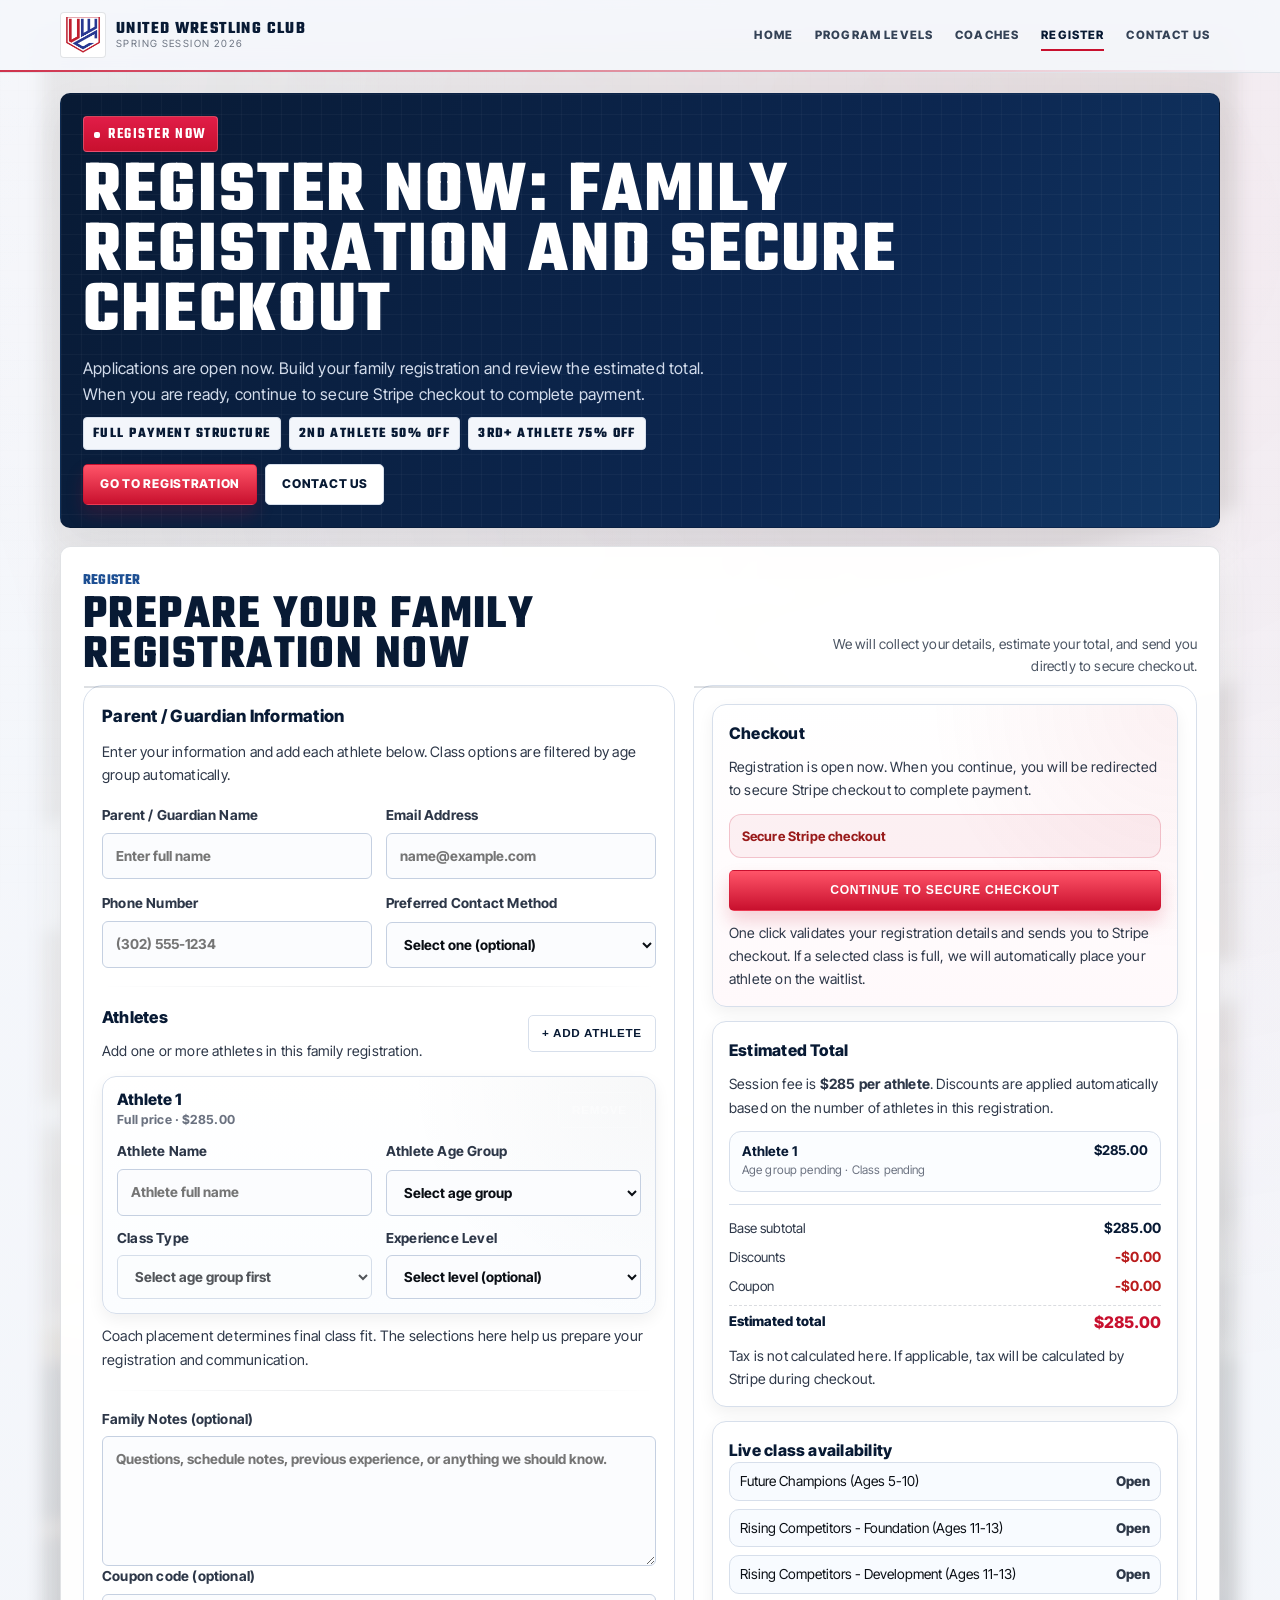
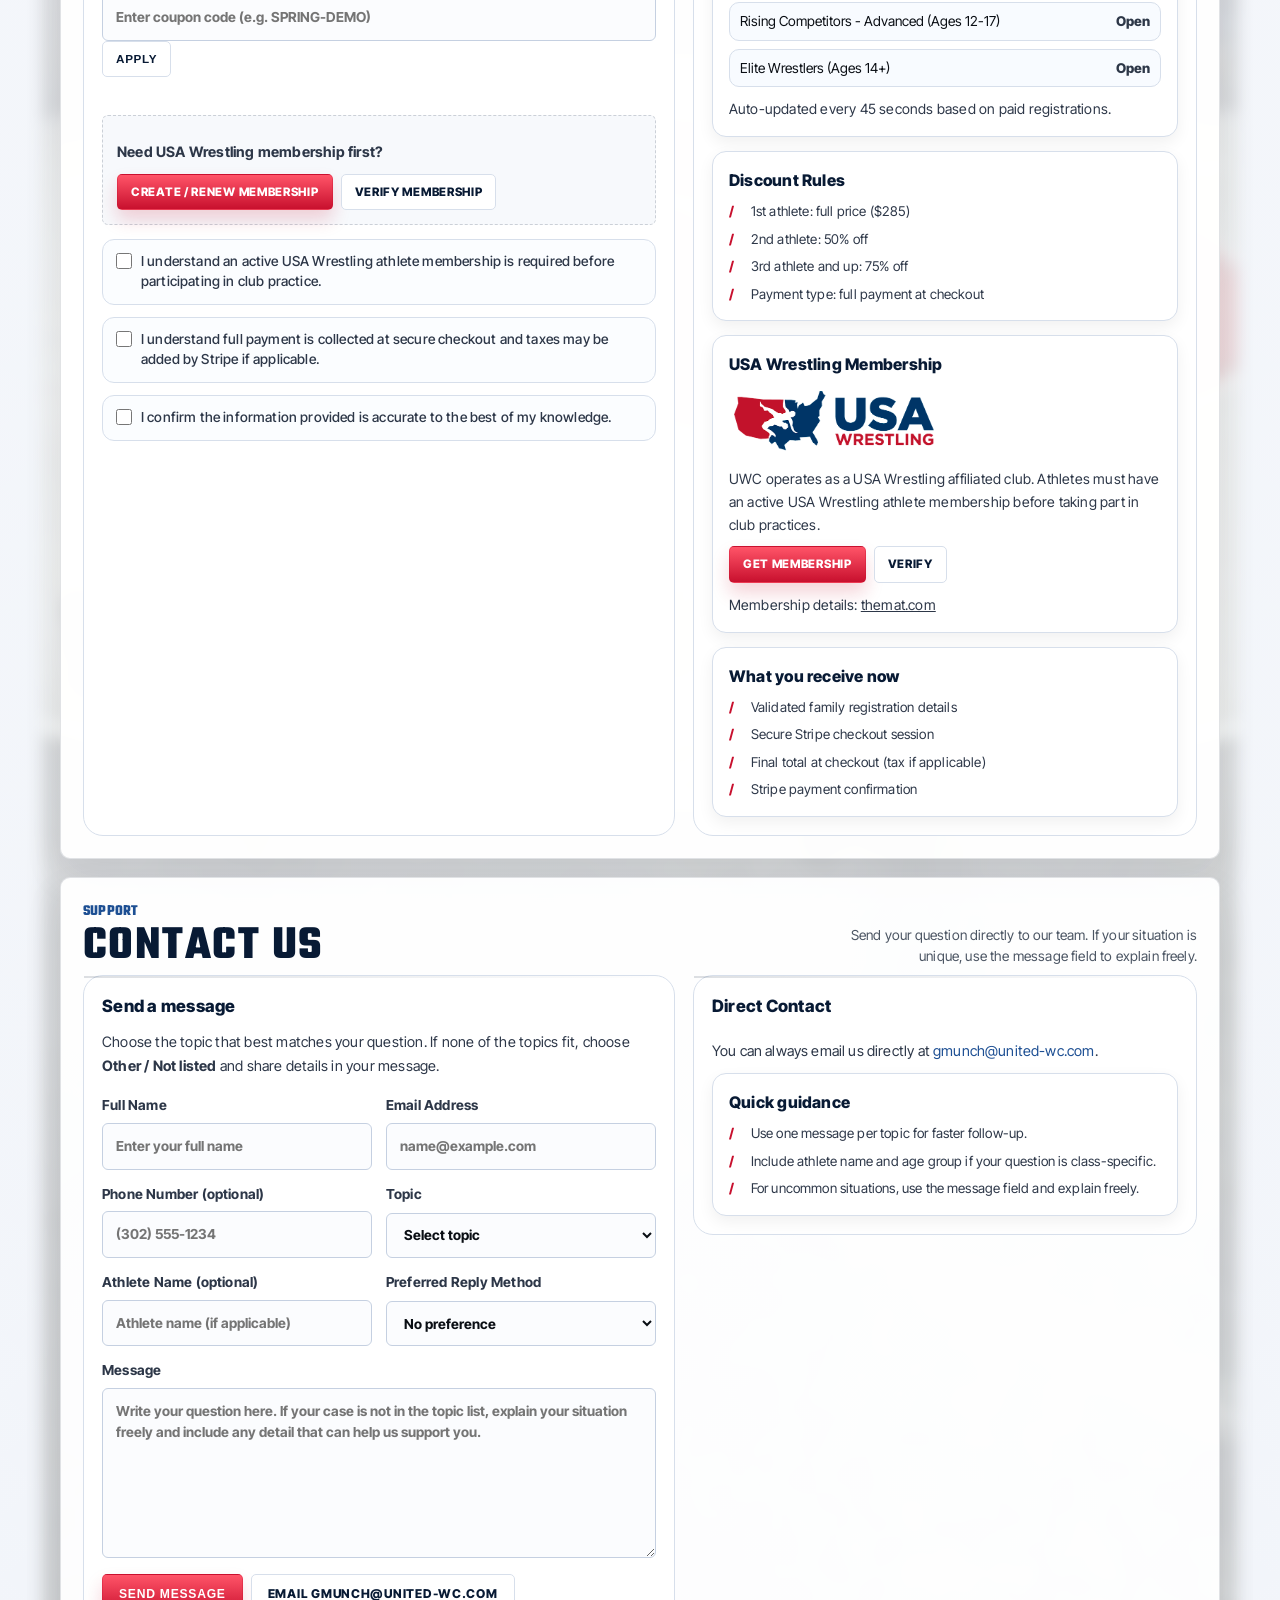
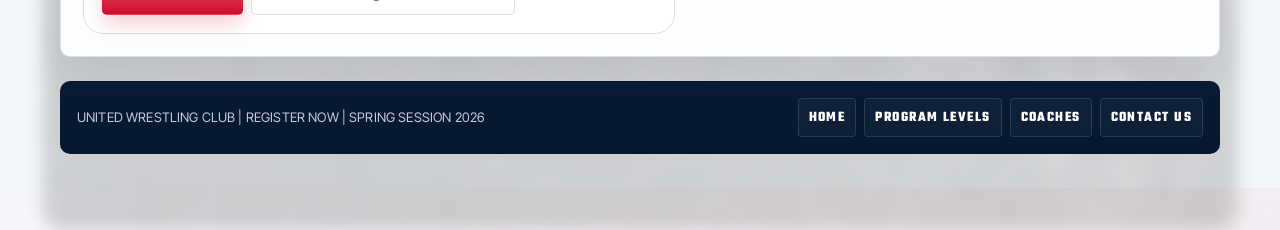
==== commit b883340d: "Allow Ages 14+ to select Rising Competitors Advanced class" ====
--- a/contact.html
+++ b/contact.html
@@ -413,6 +413,7 @@
           { value: "advanced-11-13", label: "Rising Competitors - Advanced (Ages 12-17)" }
         ],
         "14-plus": [
+          { value: "advanced-11-13", label: "Rising Competitors - Advanced (Ages 12-17)" },
           { value: "elite-competition-team", label: "Elite Wrestlers (Ages 14+)" }
         ]
       };
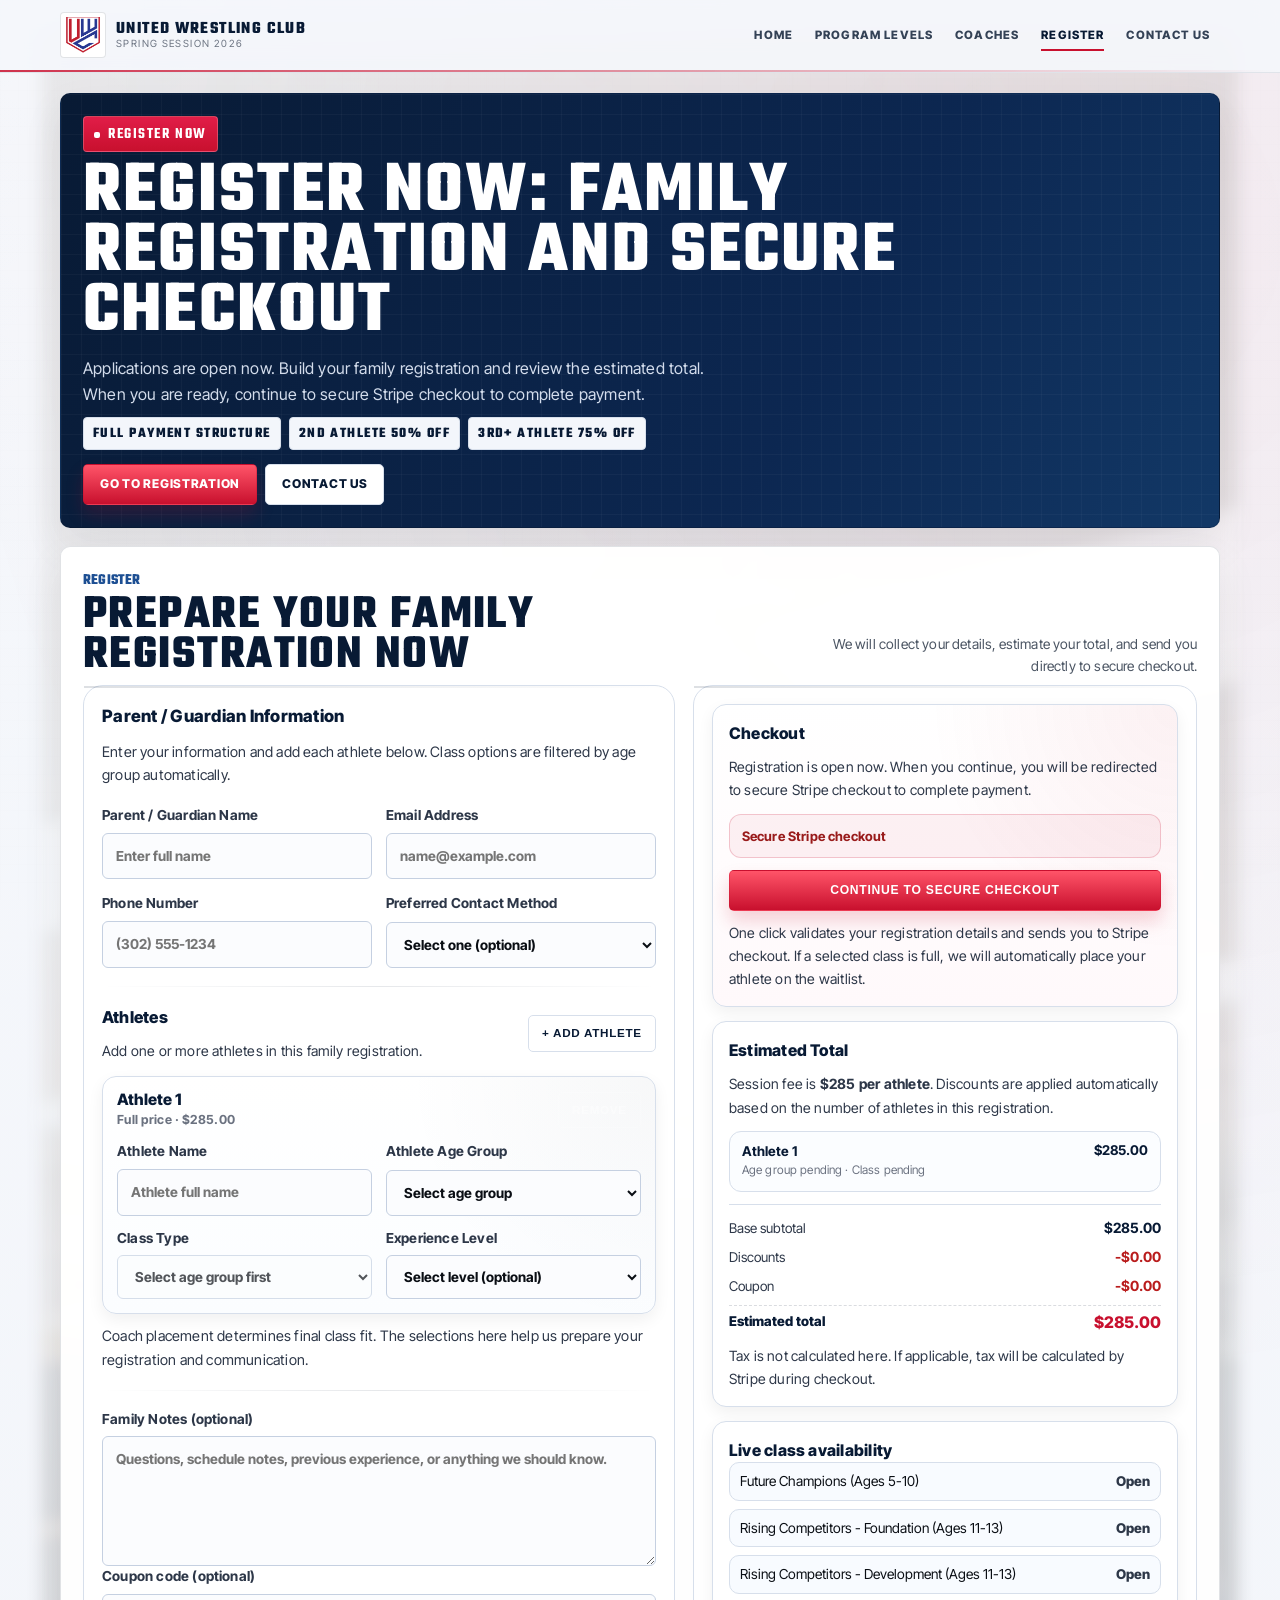
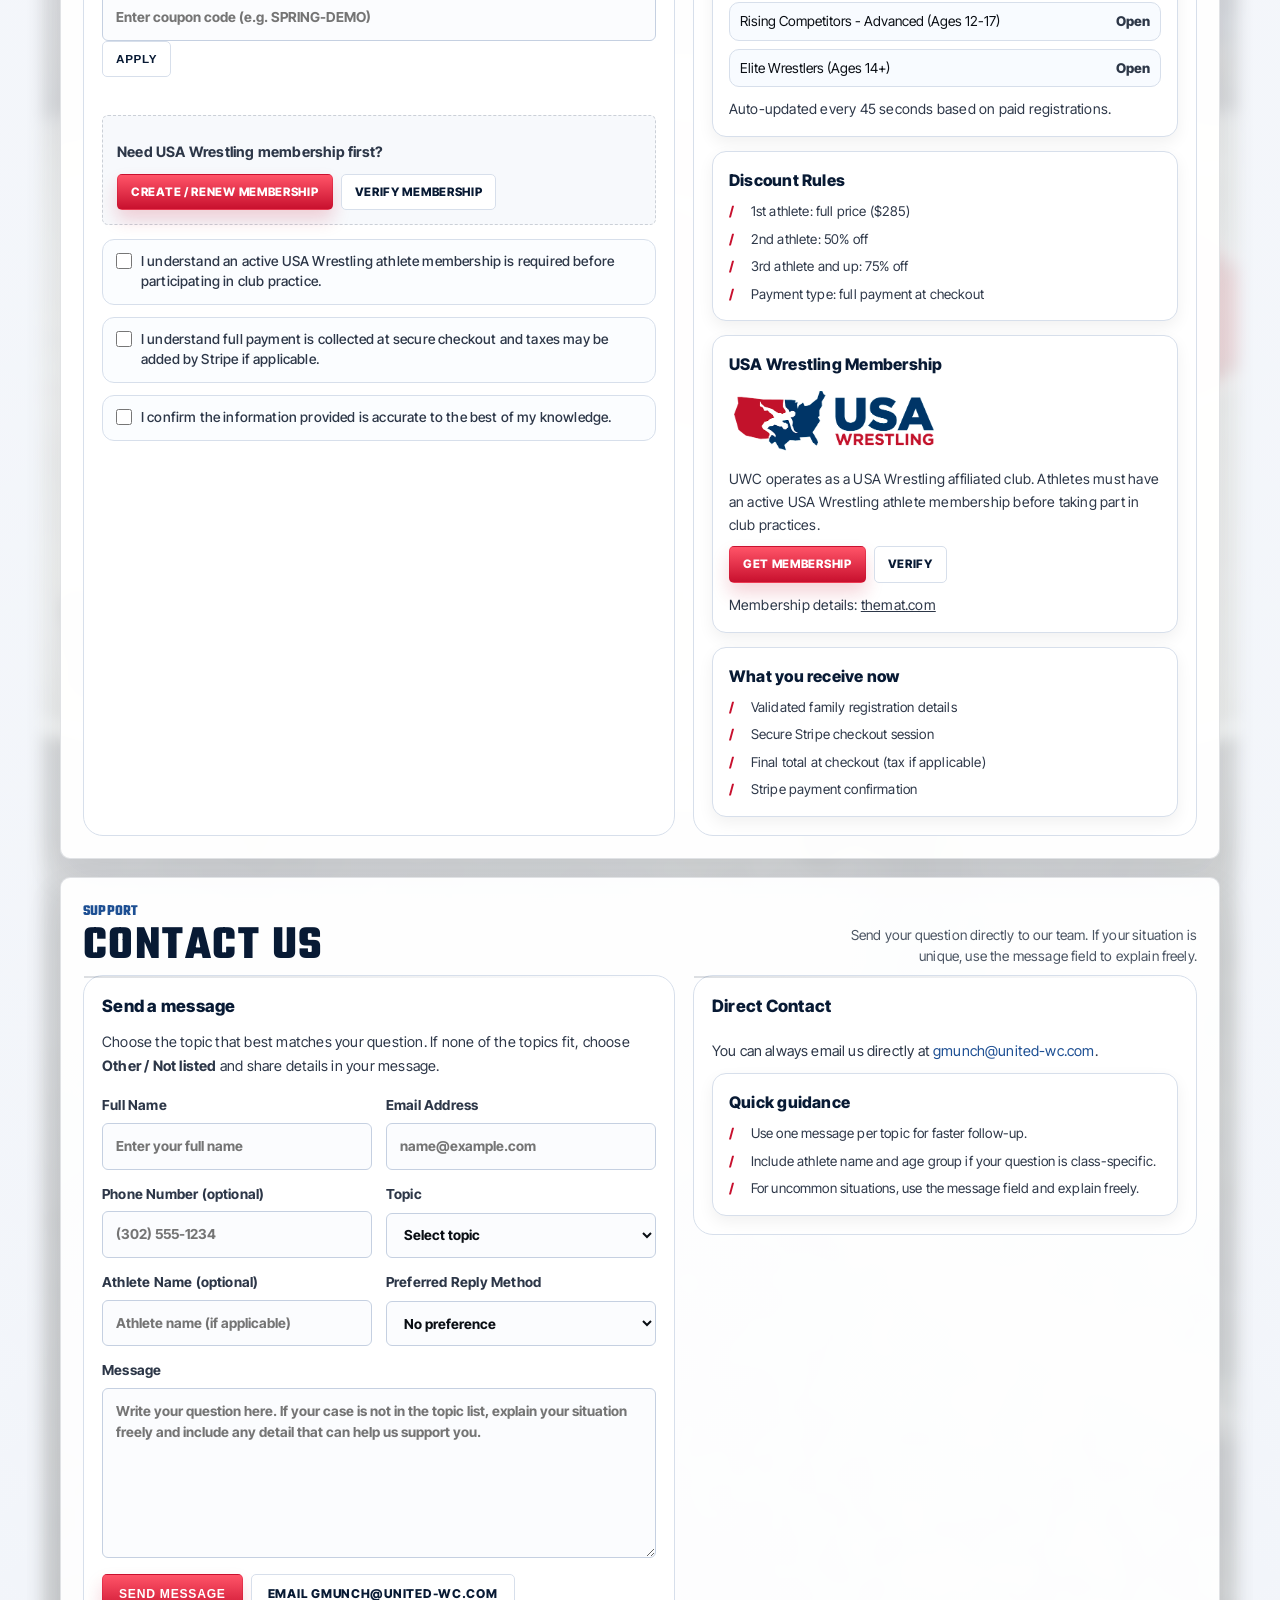
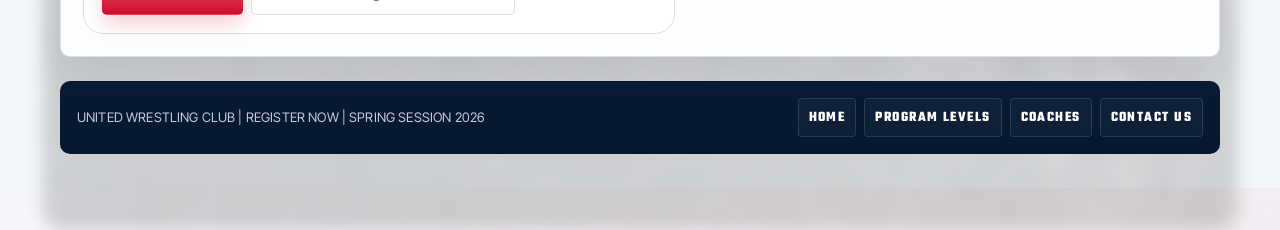
==== commit 6cb3dc78: "Allow coupon submission without requiring Apply click" ====
--- a/contact.html
+++ b/contact.html
@@ -477,6 +477,9 @@
 
         couponInput.addEventListener('input', function () {
           var currentCode = (couponInput.value || "").trim();
+          if (couponHiddenInput) {
+            couponHiddenInput.value = currentCode;
+          }
           if (currentCode === "") {
             clearAppliedCoupon();
             setCouponFeedback("");
@@ -528,11 +531,8 @@
           return;
         }
 
-        if (couponInput && (couponInput.value || "").trim() !== "" && !couponState.applied) {
-          event.preventDefault();
-          setCouponFeedback("Press Apply to validate your coupon before checkout.", "error");
-          couponInput.focus();
-          return;
+        if (couponHiddenInput && couponInput) {
+          couponHiddenInput.value = (couponInput.value || "").trim();
         }
 
         if (joinPriorityBtn) {
@@ -571,7 +571,7 @@
         couponState.appliedCode = "";
         couponState.discountAmount = 0;
         if (couponHiddenInput) {
-          couponHiddenInput.value = "";
+          couponHiddenInput.value = couponInput ? (couponInput.value || "").trim() : "";
         }
       }
 
--- a/styles.css
+++ b/styles.css
@@ -833,6 +833,26 @@
   font-size: 0.9rem;
 }
 
+.group-oval {
+  width: 24px;
+  height: 14px;
+  border-radius: 999px;
+  margin-top: 10px;
+}
+
+.group-oval-red {
+  background: #ef4444;
+}
+
+.group-oval-white {
+  background: #ffffff;
+  border: 1px solid #94a3b8;
+}
+
+.group-oval-blue {
+  background: #3b82f6;
+}
+
 .spots-line {
   margin-top: 10px;
   display: inline-flex;
@@ -3305,6 +3325,41 @@
   font-weight: 800;
 }
 
+.success-spotlight {
+  margin-top: 16px;
+  padding: 16px;
+  border: 2px solid #c8102e;
+  border-radius: 14px;
+  background: #fff5f7;
+  box-shadow: 0 10px 26px rgba(200, 16, 46, 0.16);
+}
+
+.success-spotlight-kicker {
+  margin: 0;
+  color: #7f1d1d;
+  font-family: "Teko", sans-serif;
+  letter-spacing: 0.1em;
+  text-transform: uppercase;
+  font-size: 1rem;
+}
+
+.success-spotlight h2 {
+  margin: 4px 0 8px;
+  color: #7f1d1d;
+  font-family: "Teko", sans-serif;
+  letter-spacing: 0.04em;
+  text-transform: uppercase;
+  font-size: clamp(2rem, 5.4vw, 3.6rem);
+  line-height: 0.95;
+}
+
+.success-spotlight p {
+  margin: 0 0 12px;
+  color: #5b1010;
+  font-size: 1rem;
+  font-weight: 700;
+}
+
 @media (max-width: 860px) {
   .contact-support-shell {
     grid-template-columns: 1fr;
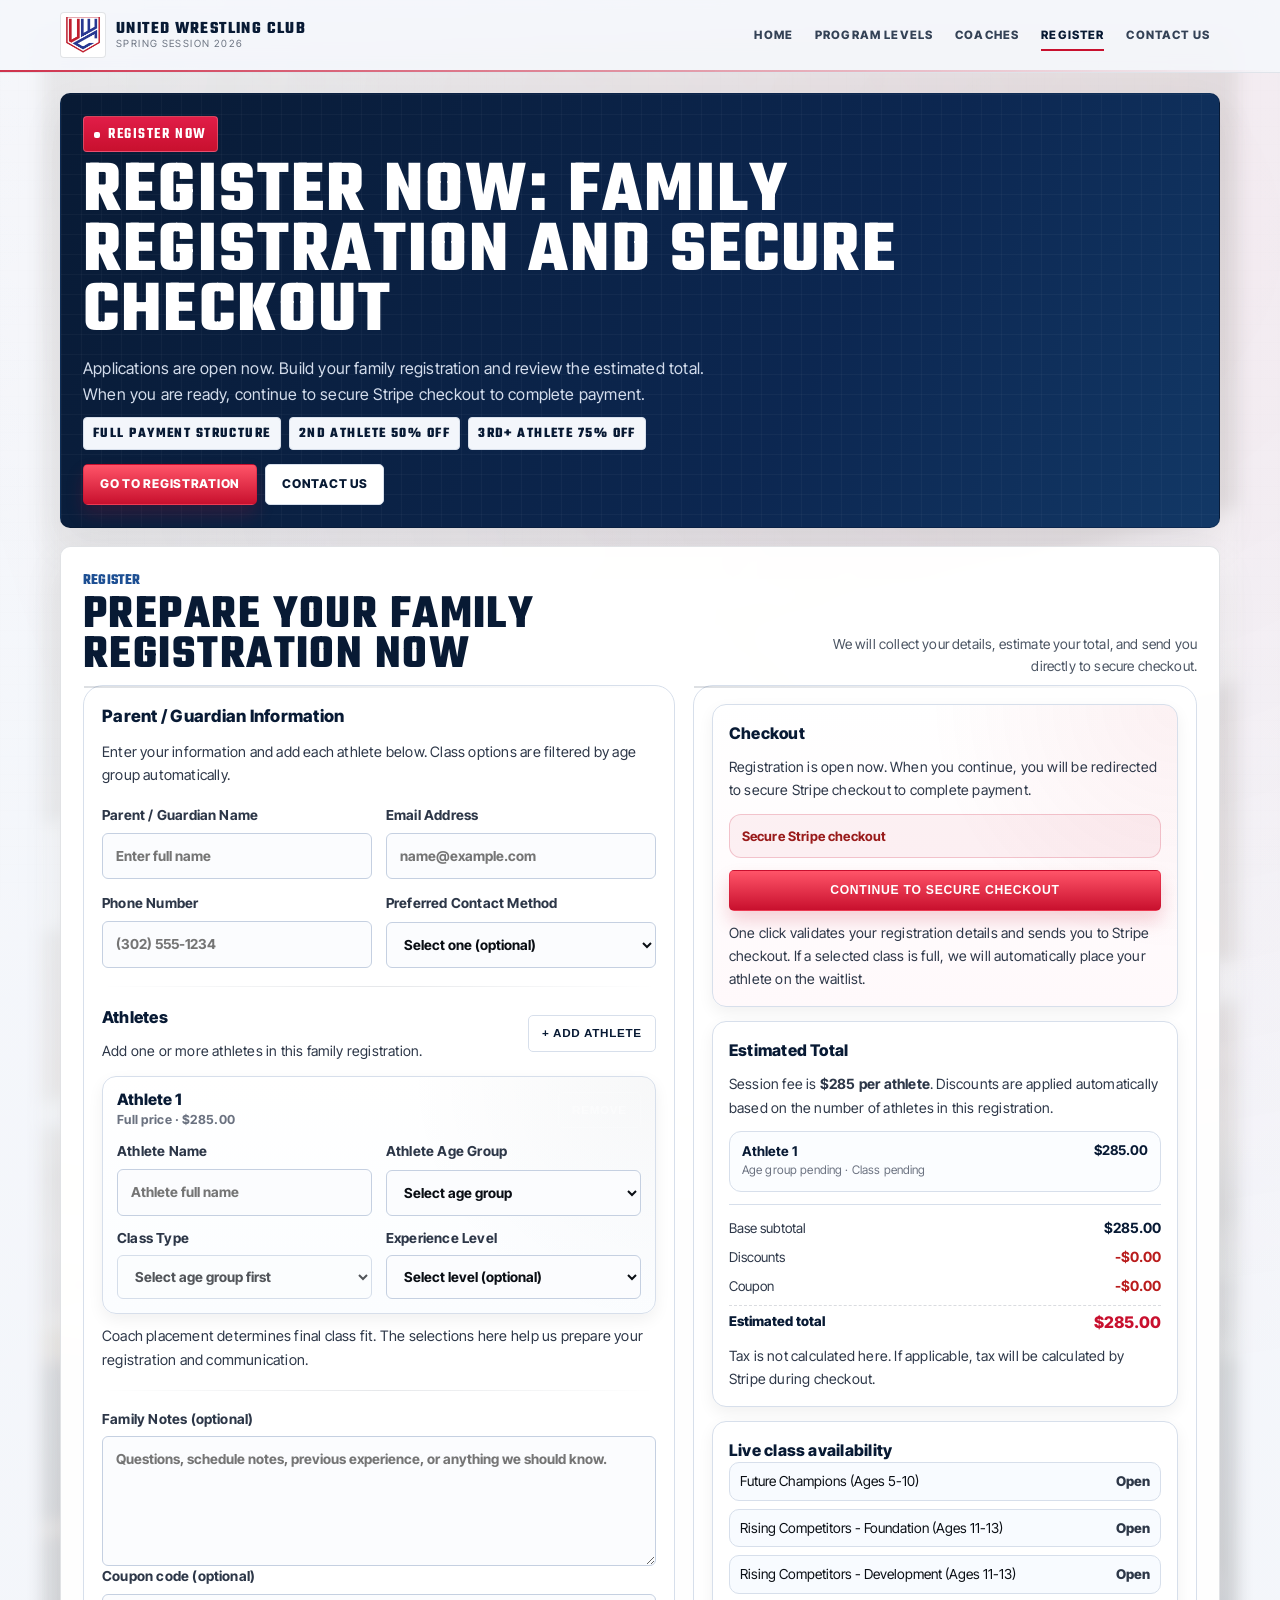
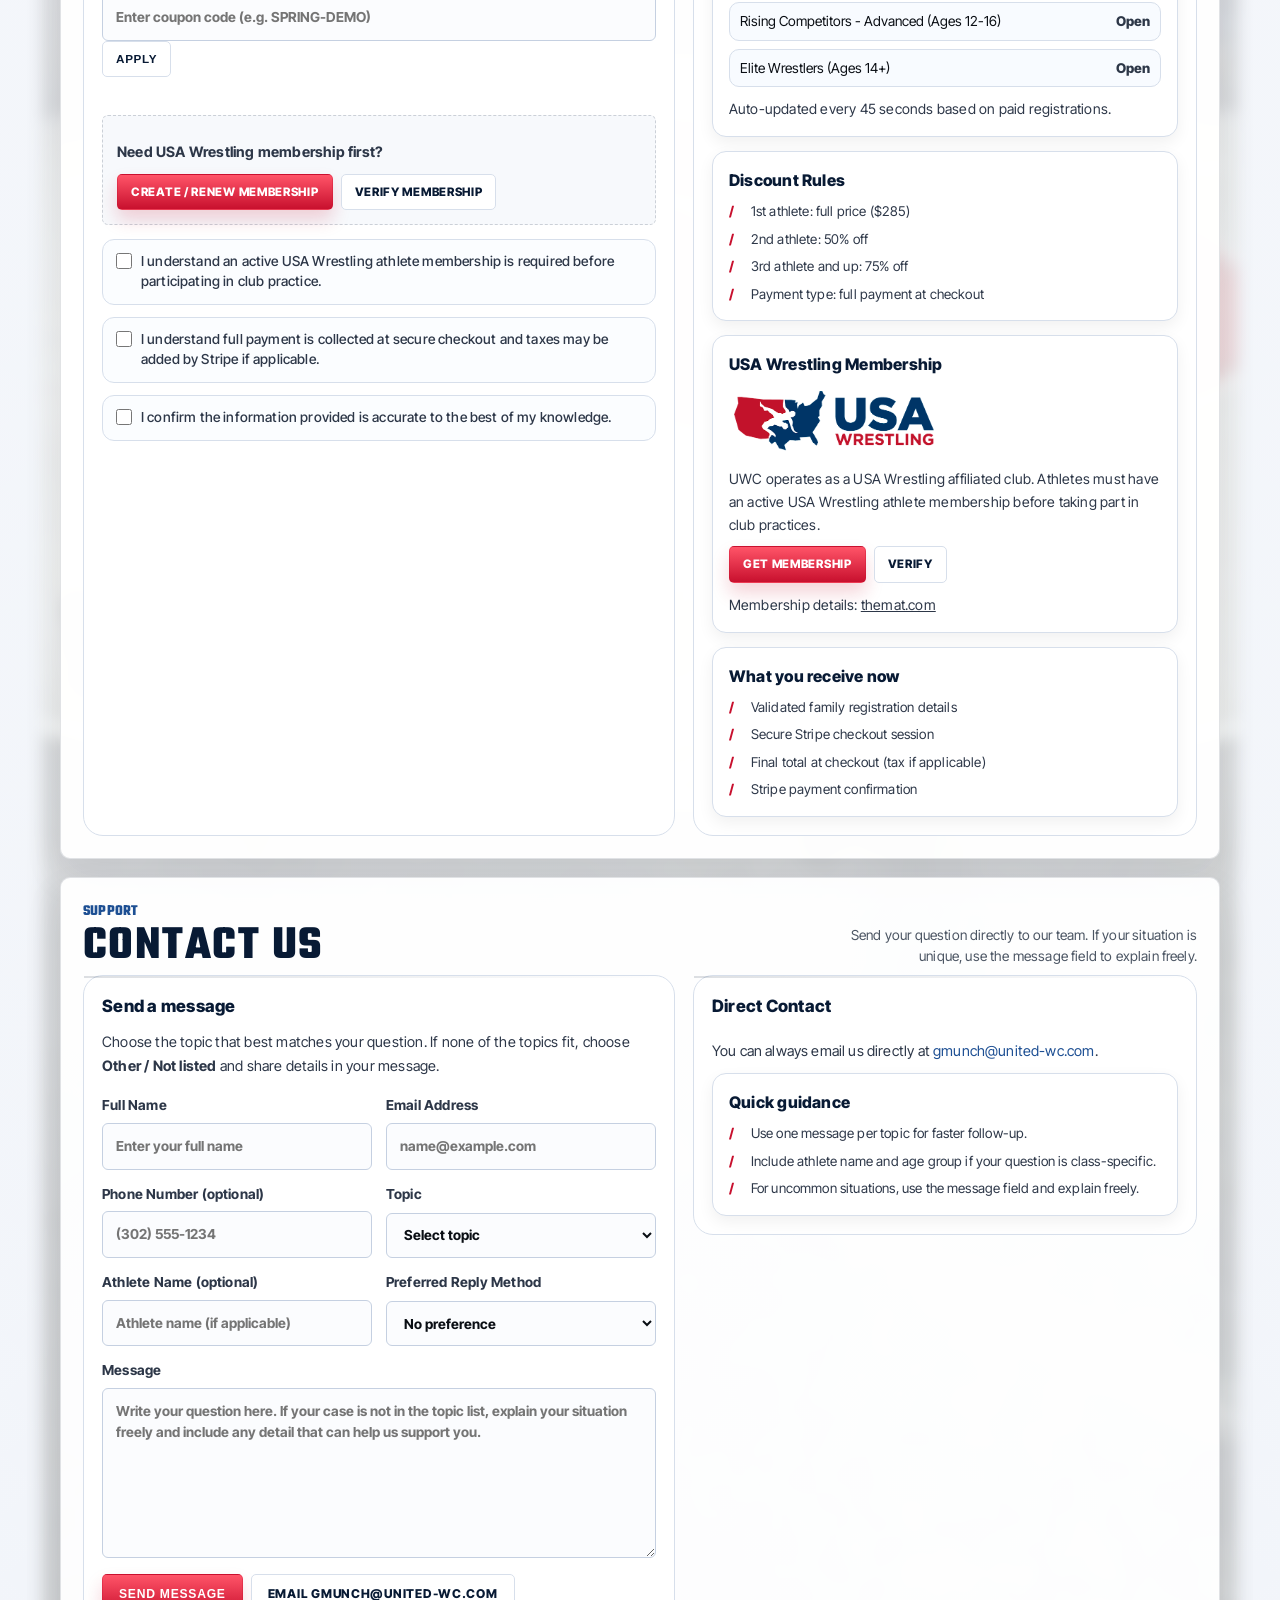
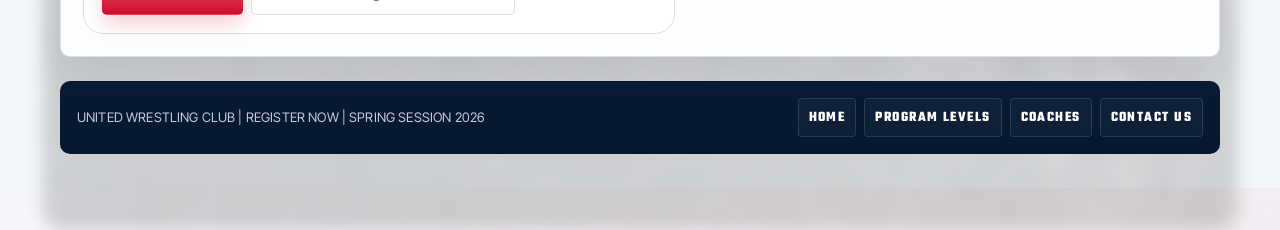
==== commit 37def872: "Allow Ages 14+ registrations in Rising Competitors Advanced" ====
--- a/contact.html
+++ b/contact.html
@@ -230,7 +230,7 @@
               <li><span>Future Champions (Ages 5-10)</span><strong data-live-spots="future-champions">Open</strong></li>
               <li><span>Rising Competitors - Foundation (Ages 11-13)</span><strong data-live-spots="foundation">Open</strong></li>
               <li><span>Rising Competitors - Development (Ages 11-13)</span><strong data-live-spots="development">Open</strong></li>
-              <li><span>Rising Competitors - Advanced (Ages 12-17)</span><strong data-live-spots="advanced-11-13">Open</strong></li>
+              <li><span>Rising Competitors - Advanced (Ages 12-16)</span><strong data-live-spots="advanced-11-13">Open</strong></li>
               <li><span>Elite Wrestlers (Ages 14+)</span><strong data-live-spots="elite-competition-team">Open</strong></li>
             </ul>
             <p class="micro">Auto-updated every 45 seconds based on paid registrations.</p>
@@ -410,10 +410,10 @@
         "11-13": [
           { value: "foundation", label: "Rising Competitors - Foundation (Ages 11-13)" },
           { value: "development", label: "Rising Competitors - Development (Ages 11-13)" },
-          { value: "advanced-11-13", label: "Rising Competitors - Advanced (Ages 12-17)" }
+          { value: "advanced-11-13", label: "Rising Competitors - Advanced (Ages 12-16)" }
         ],
         "14-plus": [
-          { value: "advanced-11-13", label: "Rising Competitors - Advanced (Ages 12-17)" },
+          { value: "advanced-11-13", label: "Rising Competitors - Advanced (Ages 12-16)" },
           { value: "elite-competition-team", label: "Elite Wrestlers (Ages 14+)" }
         ]
       };
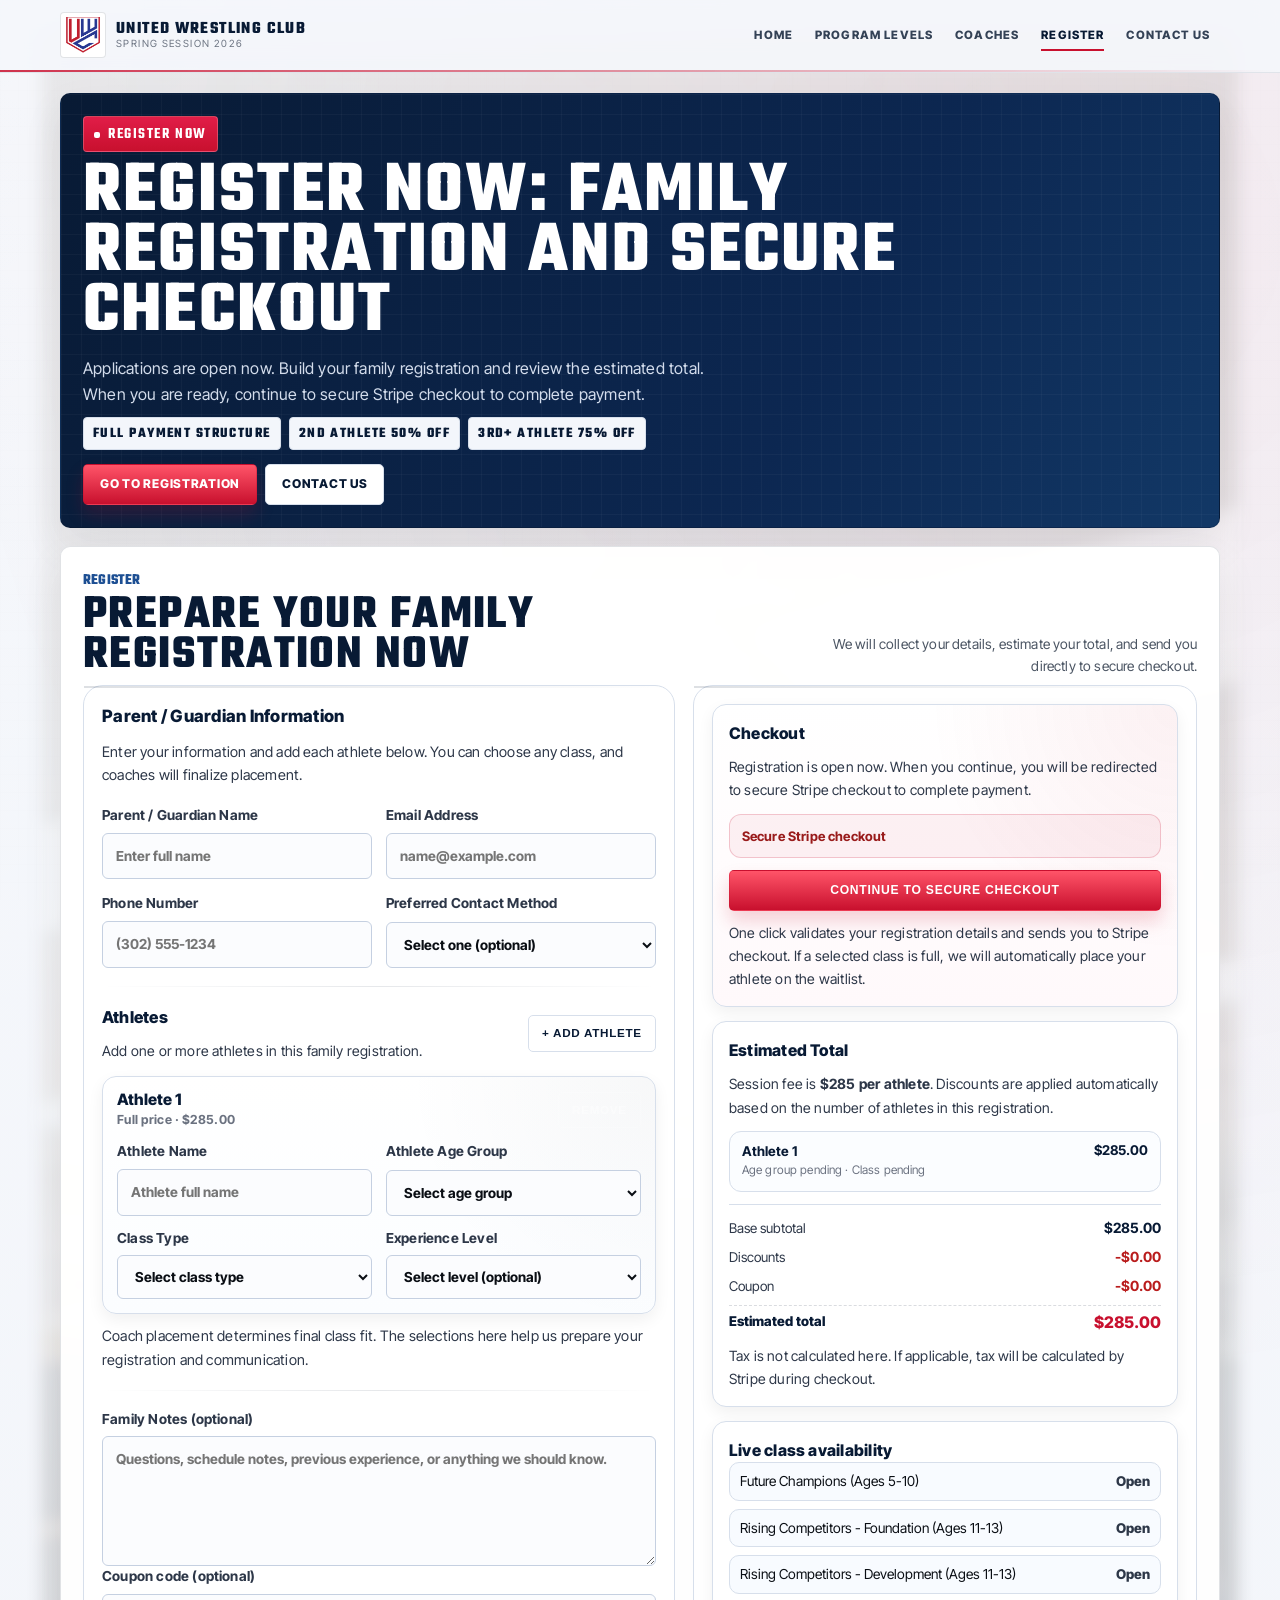
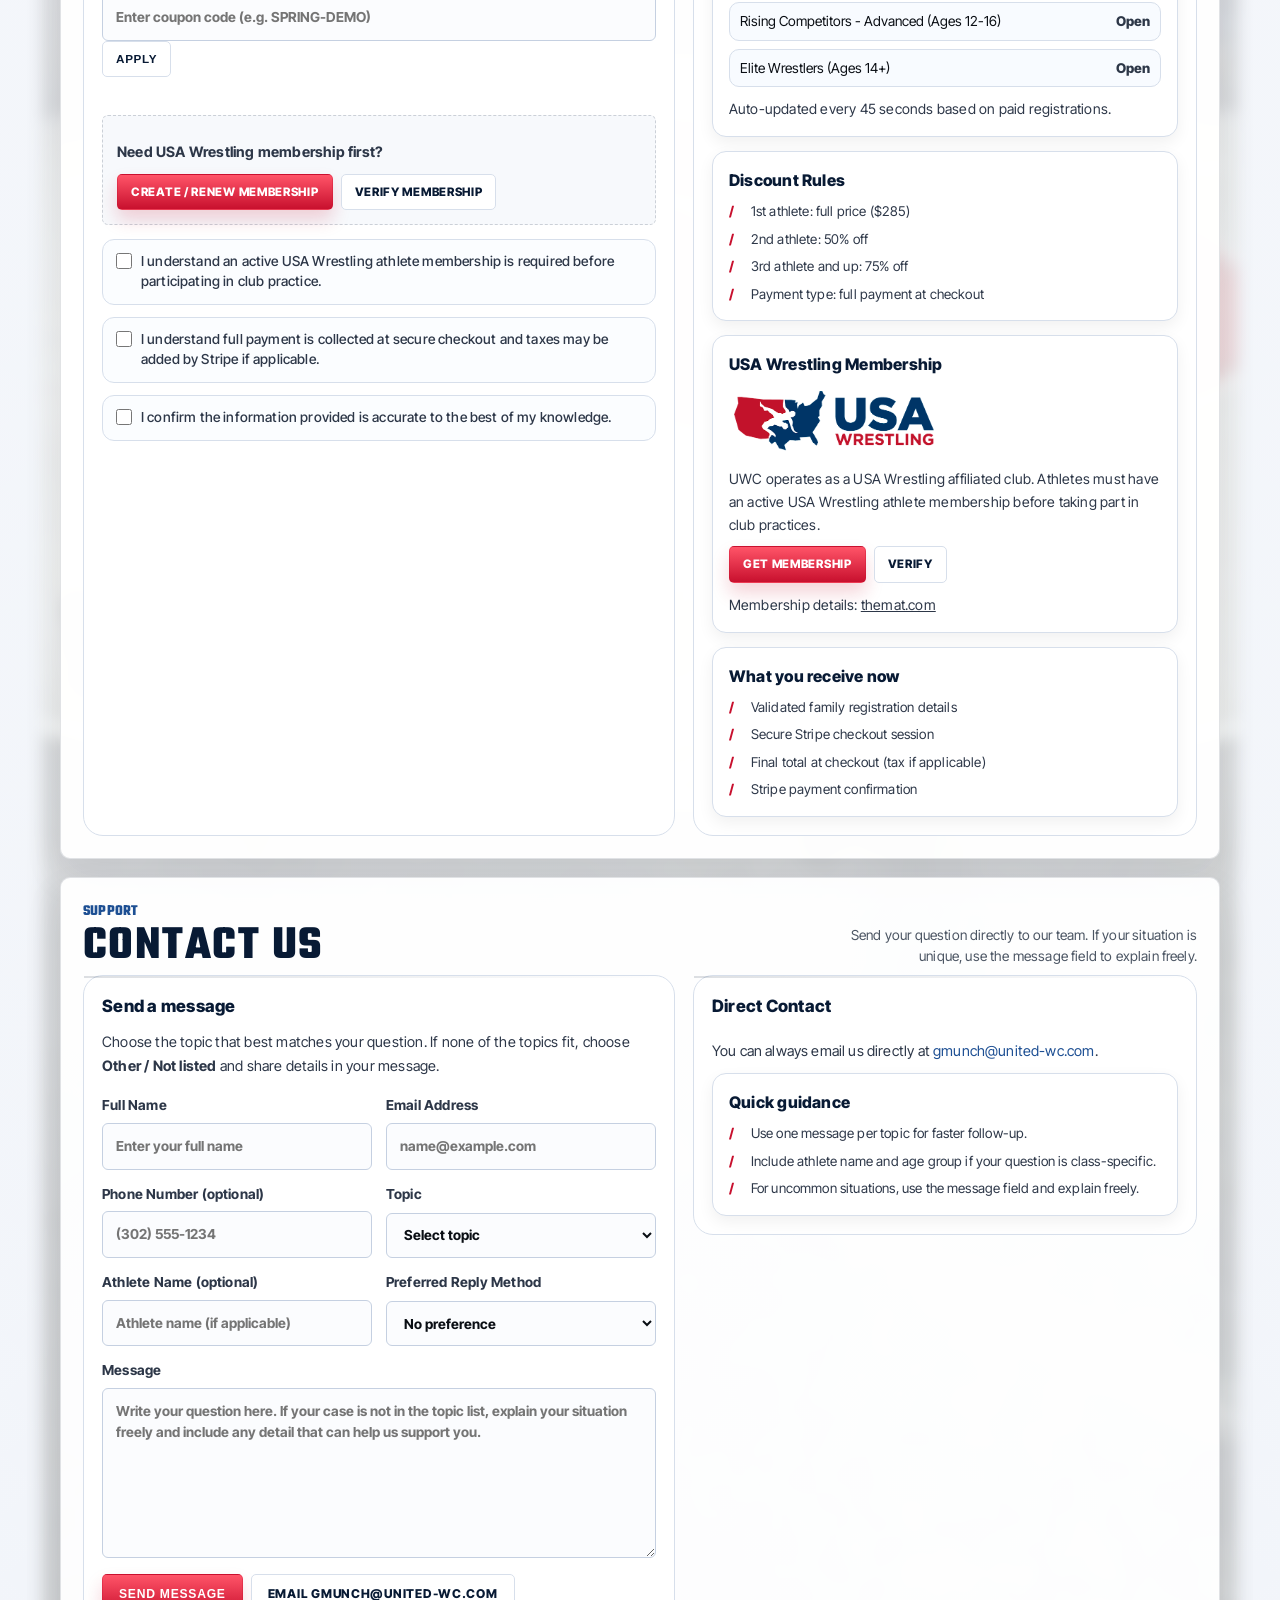
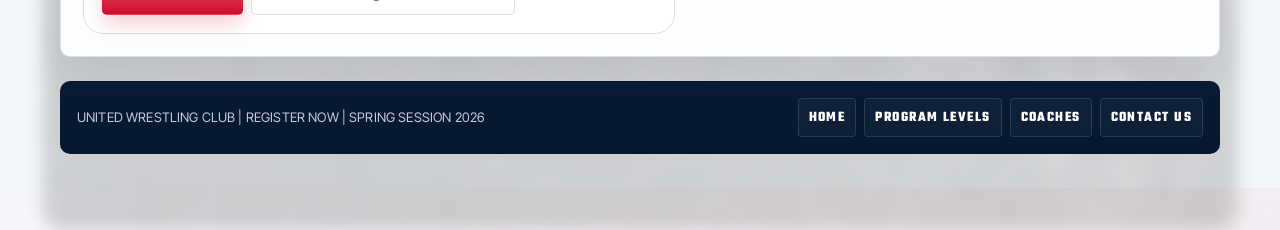
==== commit 2b1b3626: "Remove age-based class blocking in registration flow" ====
--- a/contact.html
+++ b/contact.html
@@ -77,7 +77,7 @@
         <section class="form-card" aria-labelledby="family-form-title">
           <h3 id="family-form-title">Parent / Guardian Information</h3>
           <p>
-            Enter your information and add each athlete below. Class options are filtered by age group automatically.
+            Enter your information and add each athlete below. You can choose any class, and coaches will finalize placement.
           </p>
 
           <div class="form-grid">
@@ -403,19 +403,17 @@
         "11-13": "Ages 11-13",
         "14-plus": "Ages 14+"
       };
+      var ALL_CLASS_OPTIONS = [
+        { value: "future-champions", label: "Future Champions (Ages 5-10)" },
+        { value: "foundation", label: "Rising Competitors - Foundation (Ages 11-13)" },
+        { value: "development", label: "Rising Competitors - Development (Ages 11-13)" },
+        { value: "advanced-11-13", label: "Rising Competitors - Advanced (Ages 12-16)" },
+        { value: "elite-competition-team", label: "Elite Wrestlers (Ages 14+)" }
+      ];
       var CLASS_OPTIONS_BY_AGE = {
-        "5-10": [
-          { value: "future-champions", label: "Future Champions (Ages 5-10)" }
-        ],
-        "11-13": [
-          { value: "foundation", label: "Rising Competitors - Foundation (Ages 11-13)" },
-          { value: "development", label: "Rising Competitors - Development (Ages 11-13)" },
-          { value: "advanced-11-13", label: "Rising Competitors - Advanced (Ages 12-16)" }
-        ],
-        "14-plus": [
-          { value: "advanced-11-13", label: "Rising Competitors - Advanced (Ages 12-16)" },
-          { value: "elite-competition-team", label: "Elite Wrestlers (Ages 14+)" }
-        ]
+        "5-10": ALL_CLASS_OPTIONS,
+        "11-13": ALL_CLASS_OPTIONS,
+        "14-plus": ALL_CLASS_OPTIONS
       };
       var EXPERIENCE_OPTIONS = [
         { value: "", label: "Select level (optional)" },
@@ -699,8 +697,8 @@
           '    </select> </label>',
           '  </div>',
           '  <div class="field-row athlete-field-row">',
-          '    <label> Class Type <select name="class_interest[]" data-athlete-class disabled required>',
-          '      <option value="">Select age group first</option>',
+          '    <label> Class Type <select name="class_interest[]" data-athlete-class required>',
+          '      <option value="">Select class type</option>',
           '    </select> </label>',
           '    <label> Experience Level <select name="athlete_experience[]" data-athlete-experience></select> </label>',
           '  </div>',
@@ -784,9 +782,9 @@
 
         classSelect.innerHTML = "";
 
-        if (!ageValue || options.length === 0) {
+        if (options.length === 0) {
           classSelect.disabled = true;
-          appendOption(classSelect, "", "Select age group first");
+          appendOption(classSelect, "", "Select class type");
           return;
         }
 
